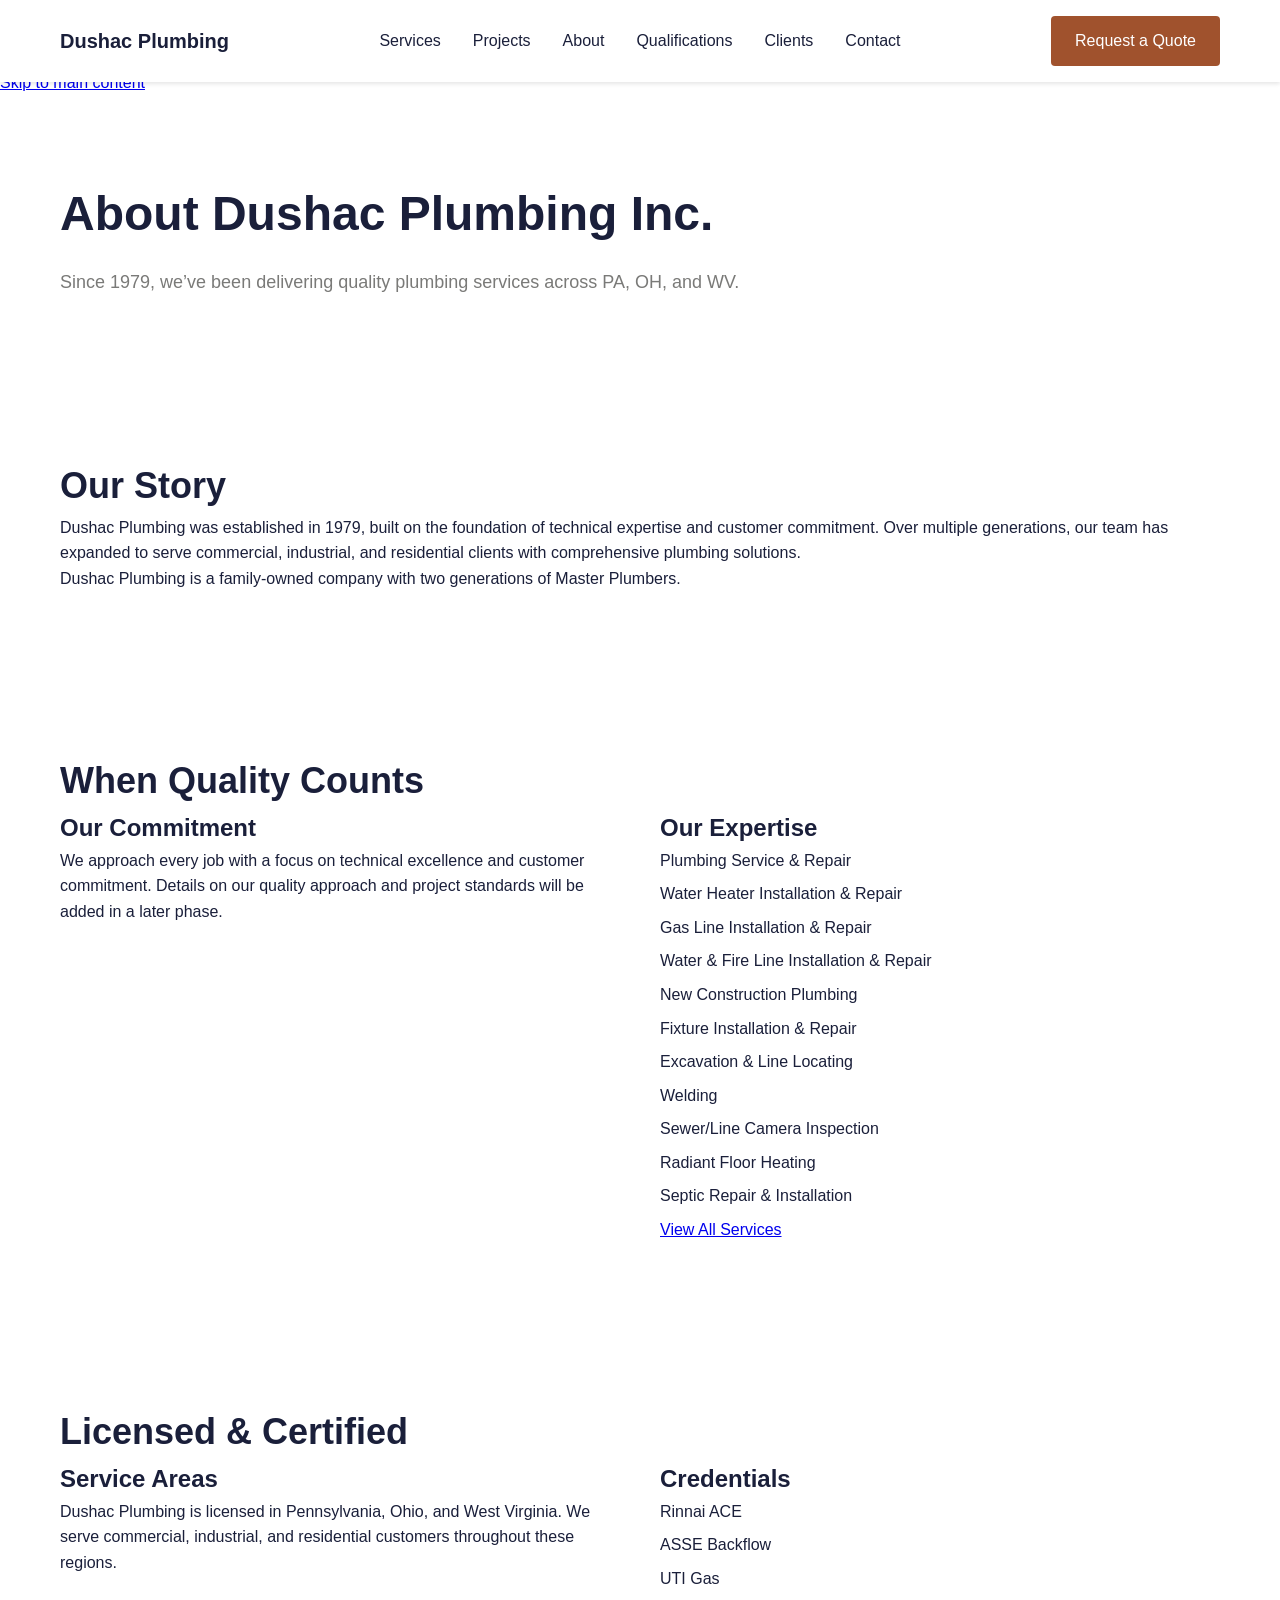
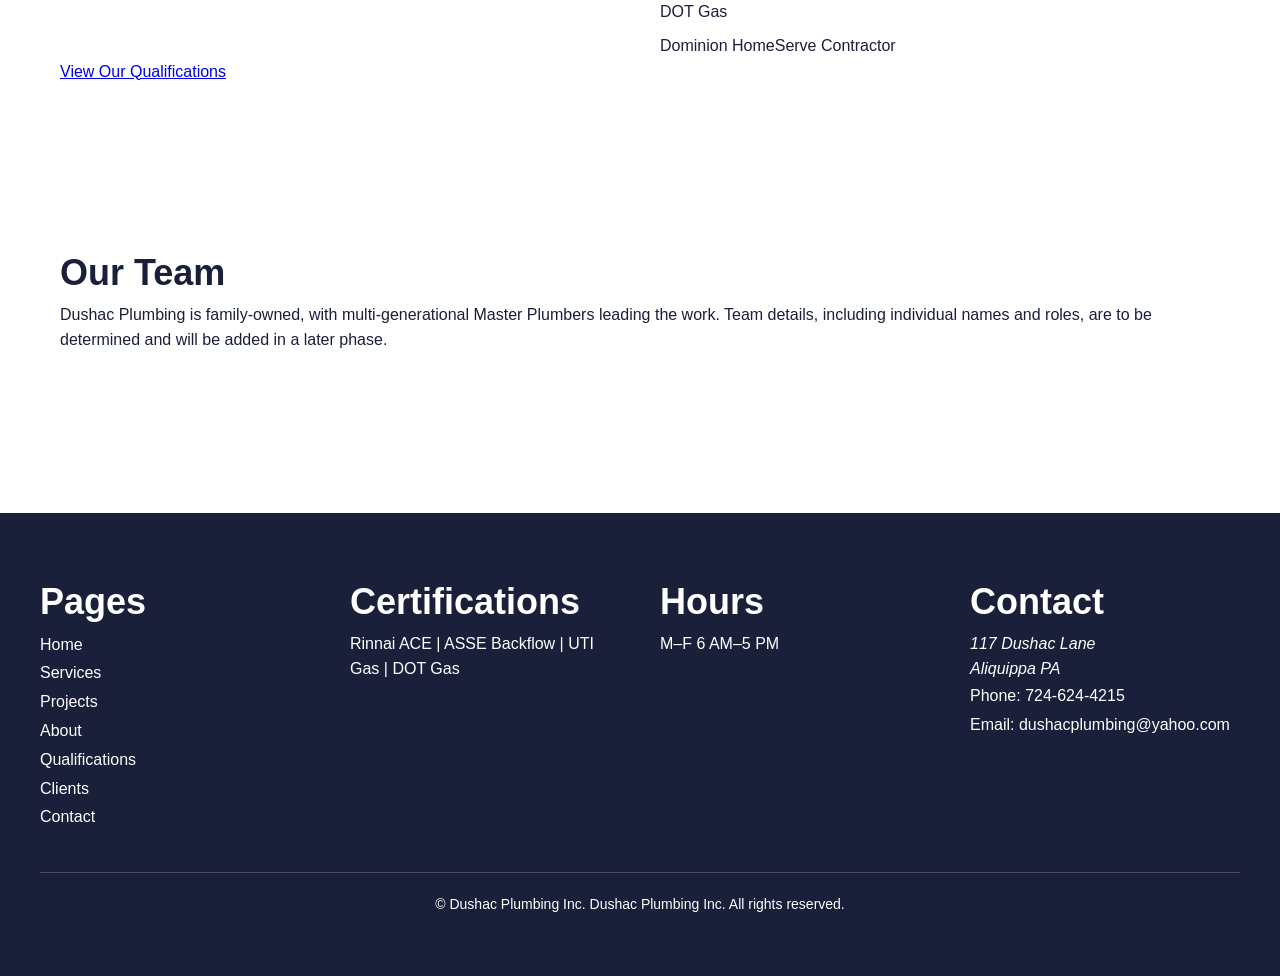
==== docs/about.html @ cb09a76b "Website update by Axle coding worker" ====
<!DOCTYPE html>
<html lang="en">
<head>
  <meta charset="UTF-8">
  <meta name="viewport" content="width=device-width, initial-scale=1.0">
  <title>About Us | Dushac Plumbing</title>
  <meta name="description" content="Learn about Dushac Plumbing Inc., a family-owned plumbing contractor serving commercial, industrial, and residential customers in PA, OH, and WV since 1979.">
  <link rel="stylesheet" href="styles.css">
</head>
<body>
  <a href="#main-content">Skip to main content</a>

  <header class="site-header" id="top">
    <div class="header-inner">
      <a class="logo" href="index.html" aria-label="Dushac Plumbing home">Dushac Plumbing</a>

      <button class="menu-toggle" type="button" aria-expanded="false" aria-controls="primary-nav" aria-label="Toggle navigation menu">
        <span class="menu-toggle-icon" aria-hidden="true"></span>
        <span class="menu-toggle-icon" aria-hidden="true"></span>
        <span class="menu-toggle-icon" aria-hidden="true"></span>
        <span class="menu-toggle-label">Menu</span>
      </button>

      <nav class="primary-nav" id="primary-nav" aria-label="Primary">
        <ul>
          <li><a href="services.html">Services</a></li>
          <li><a href="projects.html">Projects</a></li>
          <li><a href="about.html" aria-current="page">About</a></li>
          <li><a href="qualifications.html">Qualifications</a></li>
          <li><a href="clients.html">Clients</a></li>
          <li><a href="contact.html">Contact</a></li>
        </ul>
      </nav>

      <a class="btn btn-copper header-cta" href="index.html#contact-cta">Request a Quote</a>
    </div>
  </header>

  <main id="main-content">
    <section id="about-intro" class="section section-services-hub" aria-labelledby="about-title">
      <h1 id="about-title">About Dushac Plumbing Inc.</h1>
      <p>Since 1979, we&rsquo;ve been delivering quality plumbing services across PA, OH, and WV.</p>
    </section>

    <section id="our-story" class="section section-overview" aria-labelledby="our-story-title">
      <h2 id="our-story-title">Our Story</h2>
      <p>Dushac Plumbing was established in 1979, built on the foundation of technical expertise and customer commitment. Over multiple generations, our team has expanded to serve commercial, industrial, and residential clients with comprehensive plumbing solutions.</p>
      <p>Dushac Plumbing is a family-owned company with two generations of Master Plumbers.</p>
    </section>

    <section id="when-quality-counts" class="section section-services" aria-labelledby="when-quality-counts-title">
      <h2 id="when-quality-counts-title">When Quality Counts</h2>
      <div class="two-column">
        <div>
          <h3>Our Commitment</h3>
          <p>We approach every job with a focus on technical excellence and customer commitment. Details on our quality approach and project standards will be added in a later phase.</p>
        </div>
        <div>
          <h3>Our Expertise</h3>
          <ul class="cert-list">
            <li>Plumbing Service &amp; Repair</li>
            <li>Water Heater Installation &amp; Repair</li>
            <li>Gas Line Installation &amp; Repair</li>
            <li>Water &amp; Fire Line Installation &amp; Repair</li>
            <li>New Construction Plumbing</li>
            <li>Fixture Installation &amp; Repair</li>
            <li>Excavation &amp; Line Locating</li>
            <li>Welding</li>
            <li>Sewer/Line Camera Inspection</li>
            <li>Radiant Floor Heating</li>
            <li>Septic Repair &amp; Installation</li>
          </ul>
          <p><a class="text-link" href="services.html">View All Services</a></p>
        </div>
      </div>
    </section>

    <section id="licensed-certified" class="section section-qualifications" aria-labelledby="licensed-certified-title">
      <h2 id="licensed-certified-title">Licensed &amp; Certified</h2>
      <div class="two-column">
        <div>
          <h3>Service Areas</h3>
          <p>Dushac Plumbing is licensed in Pennsylvania, Ohio, and West Virginia. We serve commercial, industrial, and residential customers throughout these regions.</p>
        </div>
        <div>
          <h3>Credentials</h3>
          <ul class="cert-list">
            <li>Rinnai ACE</li>
            <li>ASSE Backflow</li>
            <li>UTI Gas</li>
            <li>DOT Gas</li>
          </ul>
          <p>Dominion HomeServe Contractor</p>
        </div>
      </div>
      <p><a class="text-link" href="qualifications.html">View Our Qualifications</a></p>
    </section>

    <section id="our-team" class="section section-overview" aria-labelledby="our-team-title">
      <h2 id="our-team-title">Our Team</h2>
      <p>Dushac Plumbing is family-owned, with multi-generational Master Plumbers leading the work. Team details, including individual names and roles, are to be determined and will be added in a later phase.</p>
    </section>
  </main>

  <footer id="footer" class="site-footer">
    <div class="footer-grid">
      <section class="footer-block" aria-labelledby="footer-links-title">
        <h2 id="footer-links-title">Pages</h2>
        <ul>
          <li><a href="index.html">Home</a></li>
          <li><a href="services.html">Services</a></li>
          <li><a href="projects.html">Projects</a></li>
          <li><a href="about.html" aria-current="page">About</a></li>
          <li><a href="qualifications.html">Qualifications</a></li>
          <li><a href="clients.html">Clients</a></li>
          <li><a href="contact.html">Contact</a></li>
        </ul>
      </section>

      <section class="footer-block" aria-labelledby="footer-certs-title">
        <h2 id="footer-certs-title">Certifications</h2>
        <p>Rinnai ACE | ASSE Backflow | UTI Gas | DOT Gas</p>
      </section>

      <section class="footer-block" aria-labelledby="footer-hours-title">
        <h2 id="footer-hours-title">Hours</h2>
        <p>M&ndash;F 6 AM&ndash;5 PM</p>
      </section>

      <section class="footer-block" aria-labelledby="footer-contact-title">
        <h2 id="footer-contact-title">Contact</h2>
        <address>
          117 Dushac Lane<br>
          Aliquippa PA
        </address>
        <p>Phone: <a href="tel:+17246244215">724-624-4215</a></p>
        <p>Email: <a href="mailto:dushacplumbing@yahoo.com">dushacplumbing@yahoo.com</a></p>
      </section>
    </div>
    <p class="footer-copy">&copy; <span id="copyright-year">Dushac Plumbing Inc.</span> Dushac Plumbing Inc. All rights reserved.</p>
  </footer>

  <script src="script.js"></script>
</body>
</html>
---- docs/styles.css ----
/* Dushac Plumbing – base structure and layout */

/* 1. Custom properties */
:root {
  --primary-navy: #1a1f3a;
  --accent-copper: #a0522d;
  --bg-light: #f8f8f6;
  --text-dark: #1a1f3a;
  --text-light: #7a7a78;
  --border: #e0dcd8;
}

/* 2. Base styles */
html {
  scroll-behavior: smooth;
}

* {
  margin: 0;
  padding: 0;
  box-sizing: border-box;
}

body {
  font-family: 'Inter', sans-serif;
  font-size: 16px;
  line-height: 1.6;
  color: var(--text-dark);
  background: white;
  margin-top: 70px; /* clears fixed header */
}

h1,
h2,
h3 {
  font-family: 'Montserrat', sans-serif;
  font-weight: 700;
}

h1 {
  font-size: 48px;
}

h2 {
  font-size: 36px;
}

h3 {
  font-size: 24px;
}

/* 3. Header */
header {
  position: fixed;
  top: 0;
  width: 100%;
  background: white;
  box-shadow: 0 2px 4px rgba(0, 0, 0, 0.1);
  z-index: 1000;
}

.header-inner {
  max-width: 1200px;
  margin: 0 auto;
  padding: 16px 20px;
  display: flex;
  align-items: center;
  justify-content: space-between;
}

.logo {
  font-size: 20px;
  font-weight: 700;
  color: var(--primary-navy);
  text-decoration: none;
}

/* 4. Navigation */
.primary-nav ul {
  display: flex;
  gap: 32px;
  list-style: none;
}

.primary-nav a {
  color: var(--text-dark);
  text-decoration: none;
  transition: color 0.3s;
}

.primary-nav a:hover {
  color: var(--accent-copper);
}

.menu-toggle {
  display: none;
  background: none;
  border: none;
  cursor: pointer;
  font-size: 24px;
}

@media (max-width: 767px) {
  .primary-nav {
    display: none;
  }

  .menu-toggle {
    display: block;
  }
}

/* 5. Main body sections */
.section {
  padding: 80px 20px;
  max-width: 1200px;
  margin: 0 auto;
}

/* 6. Buttons */
.btn {
  display: inline-block;
  padding: 12px 24px;
  border: none;
  border-radius: 4px;
  cursor: pointer;
  font-size: 16px;
  text-decoration: none;
  transition: background 0.3s ease;
  font-family: inherit;
  font-weight: 500;
}

.btn-copper {
  background: var(--accent-copper);
  color: white;
}

.btn-copper:hover {
  background: #8b4513;
}

/* 7. Forms */
.quote-form {
  display: flex;
  flex-direction: column;
  gap: 20px;
  max-width: 600px;
  margin: 0 auto;
}

.form-field {
  display: flex;
  flex-direction: column;
}

.form-field label {
  margin-bottom: 8px;
  font-weight: 500;
  color: var(--text-dark);
}

.form-field input,
.form-field select,
.form-field textarea {
  padding: 12px;
  border: 1px solid var(--border);
  font-size: 16px;
  font-family: inherit;
  border-radius: 4px;
}

.form-field textarea {
  resize: vertical;
  min-height: 120px;
}

.form-field input:focus,
.form-field select:focus,
.form-field textarea:focus {
  outline: none;
  border-color: var(--accent-copper);
  box-shadow: 0 0 0 2px rgba(160, 82, 45, 0.1);
}

.quote-form button {
  align-self: flex-start;
}

/* 8. Mobile hamburger menu */
.menu-toggle-icon {
  display: block;
  width: 24px;
  height: 2px;
  background: var(--primary-navy);
  margin: 4px 0;
  transition: all 0.3s;
}

.menu-toggle.is-open .menu-toggle-icon:nth-child(1) {
  transform: rotate(45deg) translate(8px, 8px);
}

.menu-toggle.is-open .menu-toggle-icon:nth-child(2) {
  opacity: 0;
}

.menu-toggle.is-open .menu-toggle-icon:nth-child(3) {
  transform: rotate(-45deg) translate(8px, -8px);
}

.primary-nav.is-open {
  display: flex;
  flex-direction: column;
  position: fixed;
  top: 70px;
  left: 0;
  right: 0;
  background: white;
  padding: 20px;
  gap: 12px;
  box-shadow: 0 4px 8px rgba(0, 0, 0, 0.1);
}

/* 9. Footer */
.site-footer {
  background: var(--primary-navy);
  color: white;
  padding: 60px 20px;
  margin-top: 80px;
}

.footer-grid {
  max-width: 1200px;
  margin: 0 auto;
  display: grid;
  grid-template-columns: repeat(auto-fit, minmax(200px, 1fr));
  gap: 40px;
  margin-bottom: 40px;
}

.footer-block h3 {
  font-size: 16px;
  margin-bottom: 16px;
}

.footer-block ul {
  list-style: none;
}

.footer-block a {
  color: white;
  text-decoration: none;
  line-height: 1.8;
  transition: color 0.3s;
}

.footer-block a:hover {
  color: var(--accent-copper);
}

.footer-copy {
  max-width: 1200px;
  margin: 0 auto;
  border-top: 1px solid rgba(255, 255, 255, 0.2);
  padding-top: 20px;
  text-align: center;
  font-size: 14px;
}

/* 10. Responsive adjustments */
@media (max-width: 767px) {
  .header-cta {
    padding: 8px 16px;
    font-size: 14px;
  }

  .section {
    padding: 40px 20px;
  }
}

@media (min-width: 768px) {
  .primary-nav {
    display: flex !important;
    position: static !important;
    background: none !important;
    box-shadow: none !important;
    padding: 0 !important;
    top: auto !important;
    left: auto !important;
    right: auto !important;
    flex-direction: row !important;
    gap: 32px !important;
  }

  .menu-toggle {
    display: none;
  }
}

/* 11. Homepage sections */
.section-hero {
  background: linear-gradient(135deg, var(--primary-navy), var(--primary-navy));
  padding: 120px 20px;
  text-align: center;
  color: white;
}

.section-hero h1 {
  font-size: 56px;
  margin-bottom: 16px;
}

.hero-subtitle {
  font-size: 20px;
  color: rgba(255, 255, 255, 0.9);
  margin-bottom: 32px;
}

/* Credibility strip */
.credibility-list {
  display: grid;
  grid-template-columns: repeat(auto-fit, minmax(200px, 1fr));
  gap: 40px;
  max-width: 1200px;
  margin: 0 auto;
  text-align: center;
}

.credibility-item {
  padding: 0;
}

.credibility-label {
  font-size: 14px;
  color: var(--text-light);
  text-transform: uppercase;
  letter-spacing: 1px;
}

.credibility-value {
  font-size: 24px;
  font-weight: 700;
  color: var(--primary-navy);
  margin-top: 8px;
}

/* Services & projects */
.services-intro {
  margin-bottom: 40px;
}

.services-intro p {
  font-size: 16px;
  color: var(--text-light);
  margin-bottom: 16px;
}

.project-grid {
  display: grid;
  grid-template-columns: repeat(auto-fit, minmax(280px, 1fr));
  gap: 32px;
}

.project-card {
  background: white;
  border: 1px solid var(--border);
  padding: 24px;
  border-radius: 4px;
  transition: transform 0.3s, box-shadow 0.3s;
}

.project-card:hover {
  transform: translateY(-4px);
  box-shadow: 0 8px 16px rgba(0, 0, 0, 0.1);
}

.project-card h3 {
  font-size: 18px;
  margin-bottom: 8px;
}

.project-meta {
  font-size: 12px;
  color: var(--text-light);
  text-transform: uppercase;
  letter-spacing: 0.5px;
  margin-bottom: 12px;
}

.project-card p {
  font-size: 14px;
  color: var(--text-light);
}

/* Two-column layout */
.two-column {
  display: grid;
  grid-template-columns: 1fr 1fr;
  gap: 40px;
}

@media (max-width: 767px) {
  .two-column {
    grid-template-columns: 1fr;
  }
}

/* Contact CTA */
.contact-methods {
  display: flex;
  gap: 32px;
  margin-bottom: 40px;
  flex-wrap: wrap;
}

.contact-phone,
.contact-email {
  flex: 1;
  min-width: 200px;
}

.contact-phone a,
.contact-email a {
  font-size: 18px;
  font-weight: 600;
  color: var(--accent-copper);
  text-decoration: none;
}

/* Testimonials */
.testimonial-item {
  background: var(--bg-light);
  padding: 24px;
  border-left: 4px solid var(--accent-copper);
  margin-bottom: 24px;
}

.testimonial-quote {
  font-size: 14px;
  color: var(--text-light);
  margin-bottom: 12px;
  font-style: italic;
}

.testimonial-author {
  font-weight: 600;
  color: var(--text-dark);
  font-size: 14px;
}

@media (max-width: 767px) {
  .section-hero {
    padding: 80px 20px;
  }

  .section-hero h1 {
    font-size: 36px;
  }
}

/* 12. Final section-specific rules */
.section-hero {
  padding-top: 100px; /* accounts for fixed header */
}

.section-overview,
.section-services,
.section-projects,
.section-clients,
.section-qualifications,
.section-contact {
  background: white;
}

.section-testimonials {
  background: var(--bg-light);
}

.service-list {
  list-style: none;
  display: grid;
  grid-template-columns: repeat(auto-fit, minmax(250px, 1fr));
  gap: 24px;
}

.service-list li {
  padding: 16px;
  background: var(--bg-light);
  border-radius: 4px;
}

.cert-list {
  list-style: none;
  padding: 0;
}

.cert-list li {
  margin-bottom: 8px;
}

.client-logos-slot {
  text-align: center;
  padding: 40px 20px;
  background: var(--bg-light);
  border-radius: 4px;
  color: var(--text-light);
}

.testimonial-grid {
  display: grid;
  grid-template-columns: repeat(auto-fit, minmax(300px, 1fr));
  gap: 32px;
}

/* 13. Services hub page */
.section-services-hub h1 {
  font-size: 48px;
  margin-bottom: 16px;
}

.section-services-hub > p {
  max-width: 760px;
  color: var(--text-light);
  font-size: 18px;
}

.section-services-hub h2 {
  margin-bottom: 32px;
}

.service-cards {
  display: grid;
  grid-template-columns: 1fr;
  gap: 24px;
}

@media (min-width: 768px) {
  .service-cards {
    grid-template-columns: 1fr 1fr;
  }
}

.service-card {
  background: var(--bg-light);
  border: 1px solid var(--border);
  border-left: 4px solid var(--accent-copper);
  border-radius: 4px;
  padding: 24px;
  display: flex;
  flex-direction: column;
  gap: 12px;
}

.service-card h3 {
  font-size: 20px;
}

.service-card p {
  color: var(--text-light);
  flex-grow: 1;
}

.service-card .text-link[aria-disabled="true"] {
  color: var(--text-light);
  text-decoration: none;
  cursor: default;
}
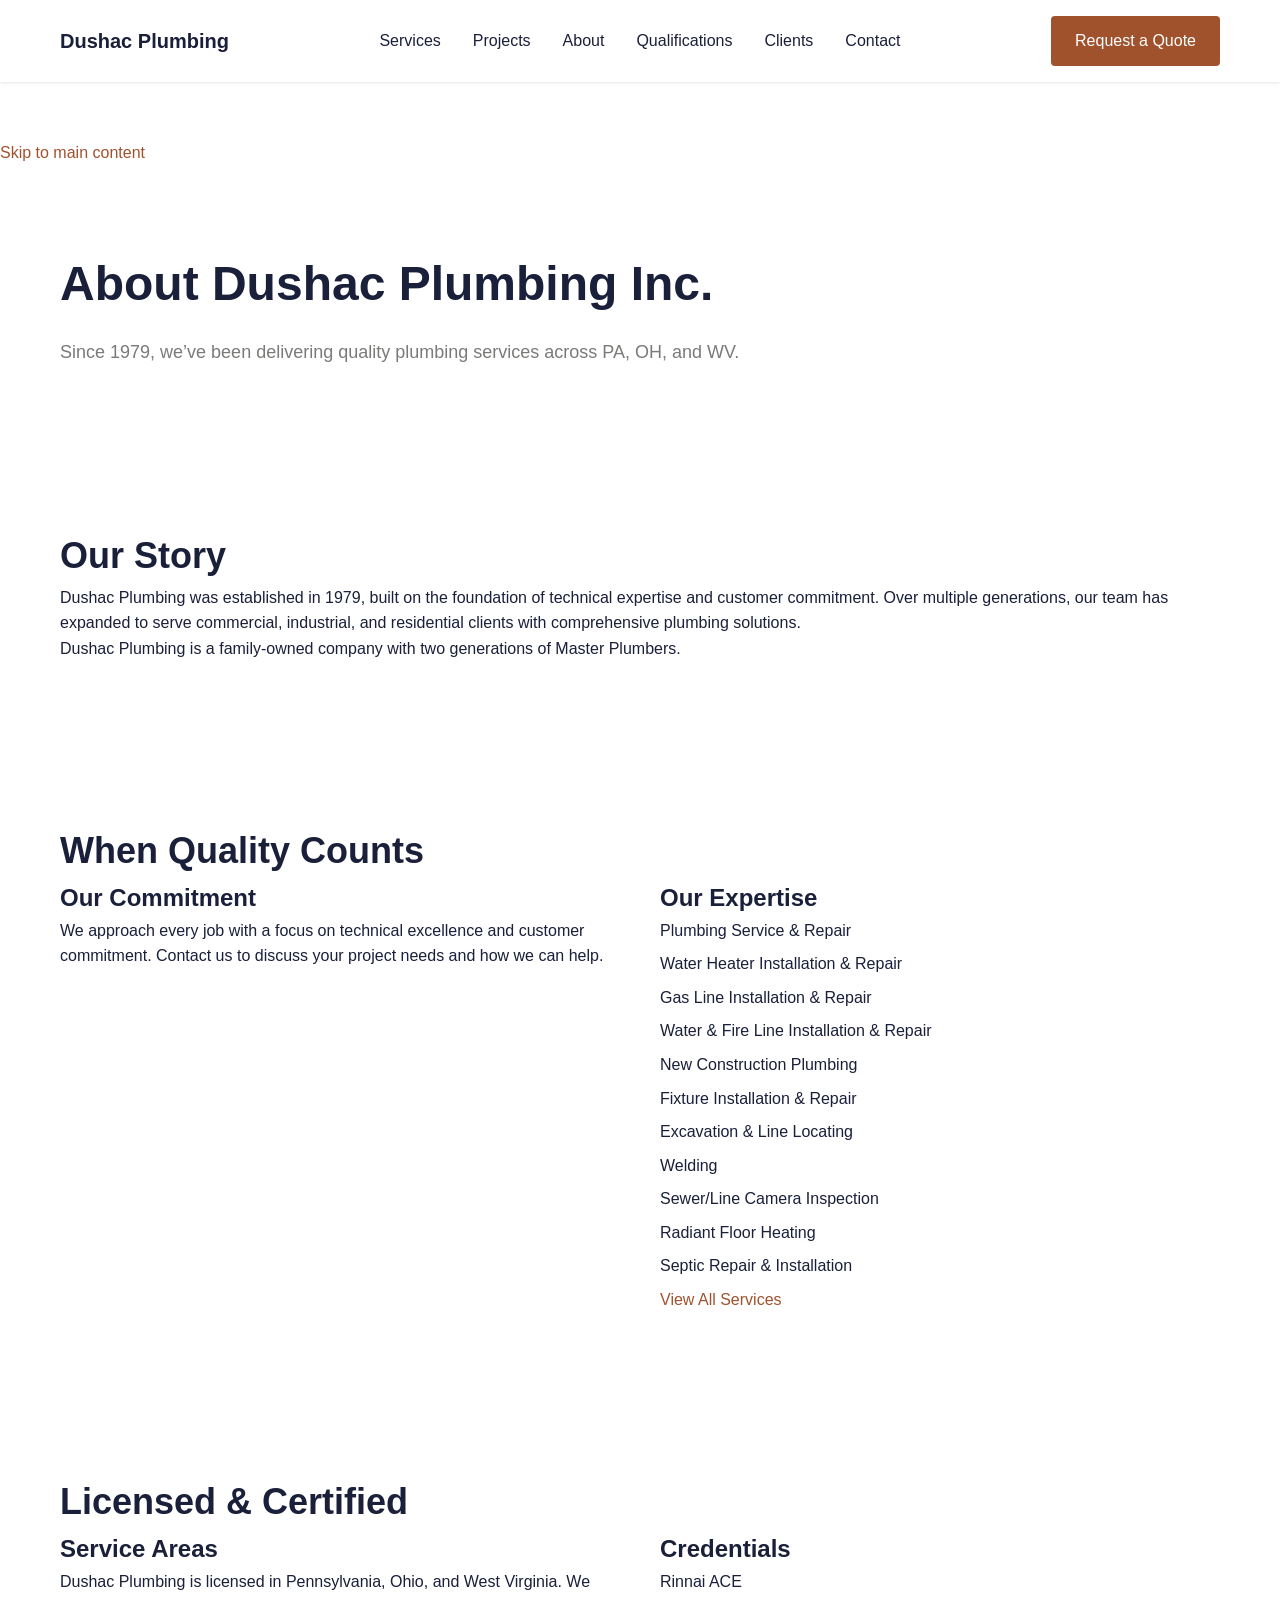
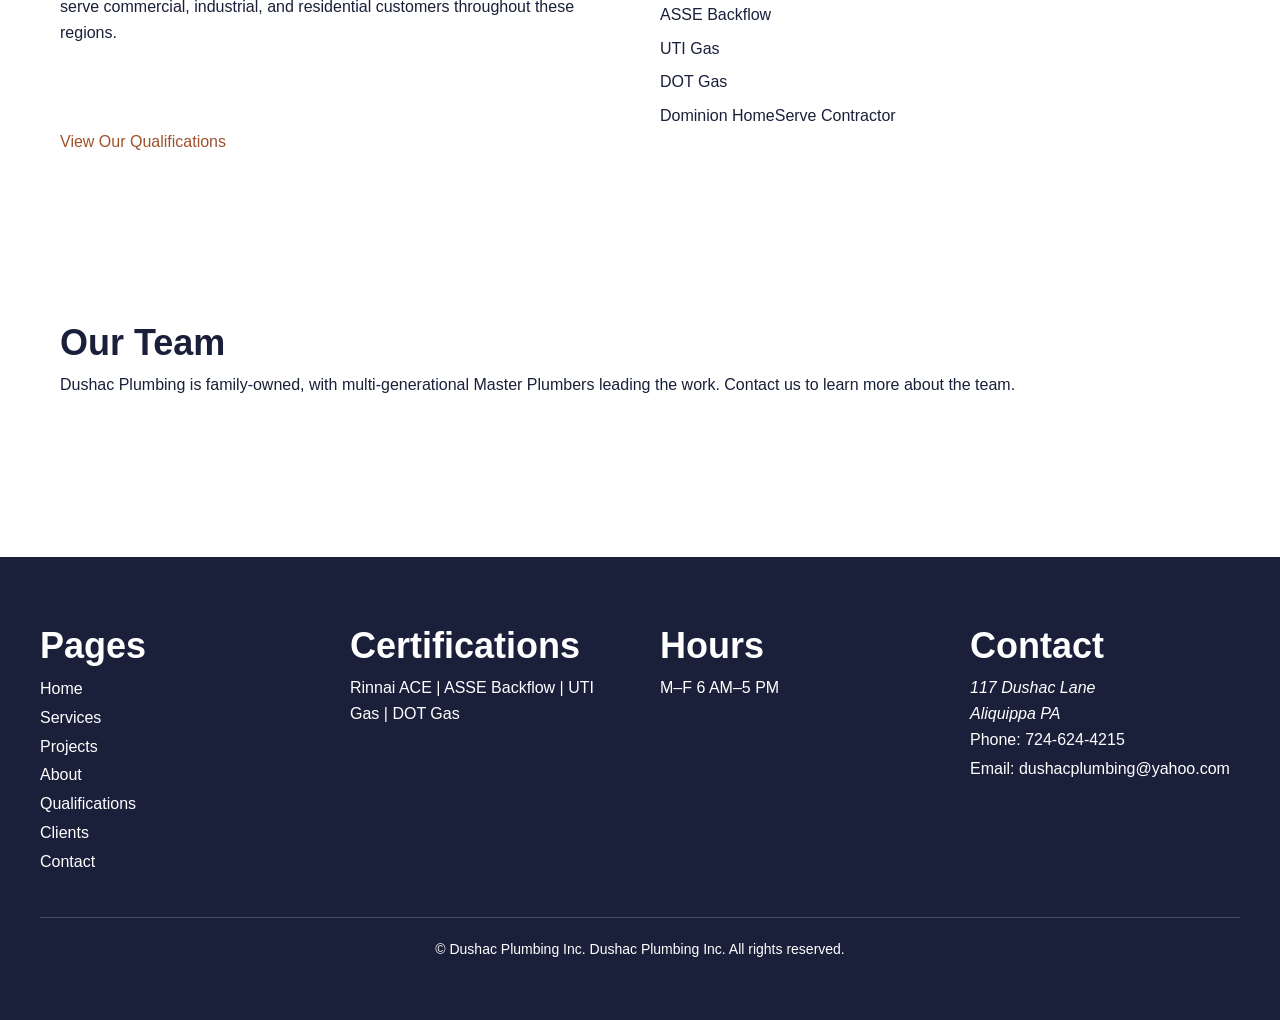
==== commit 9508602a: "Website update by Axle coding worker" ====
--- a/docs/about.html
+++ b/docs/about.html
@@ -53,7 +53,7 @@
       <div class="two-column">
         <div>
           <h3>Our Commitment</h3>
-          <p>We approach every job with a focus on technical excellence and customer commitment. Details on our quality approach and project standards will be added in a later phase.</p>
+          <p>We approach every job with a focus on technical excellence and customer commitment. Contact us to discuss your project needs and how we can help.</p>
         </div>
         <div>
           <h3>Our Expertise</h3>
@@ -98,7 +98,7 @@
 
     <section id="our-team" class="section section-overview" aria-labelledby="our-team-title">
       <h2 id="our-team-title">Our Team</h2>
-      <p>Dushac Plumbing is family-owned, with multi-generational Master Plumbers leading the work. Team details, including individual names and roles, are to be determined and will be added in a later phase.</p>
+      <p>Dushac Plumbing is family-owned, with multi-generational Master Plumbers leading the work. Contact us to learn more about the team.</p>
     </section>
   </main>
 
--- a/docs/styles.css
+++ b/docs/styles.css
@@ -567,3 +567,158 @@
   text-decoration: none;
   cursor: default;
 }
+
+
+/* 14. Clients page */
+.client-placeholder-note {
+  font-size: 14px;
+  color: var(--text-light);
+  font-style: italic;
+  margin-bottom: 24px;
+}
+
+.client-logo-grid {
+  display: grid;
+  grid-template-columns: 1fr;
+  gap: 24px;
+  min-height: 200px;
+  padding: 40px 20px;
+  background: var(--bg-light);
+  border: 2px dashed var(--border);
+  border-radius: 4px;
+  align-items: center;
+  justify-items: center;
+}
+
+.client-logo-grid-label {
+  color: var(--text-light);
+  text-align: center;
+}
+
+@media (min-width: 768px) and (max-width: 1023px) {
+  .client-logo-grid {
+    grid-template-columns: repeat(2, 1fr);
+  }
+}
+
+@media (min-width: 1024px) {
+  .client-logo-grid {
+    grid-template-columns: repeat(3, 1fr);
+  }
+}
+
+.why-list {
+  list-style: none;
+  display: grid;
+  grid-template-columns: 1fr;
+  gap: 32px;
+}
+
+@media (min-width: 768px) {
+  .why-list {
+    grid-template-columns: repeat(3, 1fr);
+  }
+}
+
+.why-item {
+  border-top: 4px solid var(--accent-copper);
+  padding-top: 16px;
+}
+
+.why-item h3 {
+  font-size: 20px;
+  margin-bottom: 8px;
+}
+
+.why-item p {
+  color: var(--text-light);
+}
+
+
+/* 15. Final polish */
+
+/* Links */
+a {
+  color: var(--accent-copper);
+  text-decoration: none;
+  transition: color 0.3s;
+}
+
+a:hover {
+  color: #8b4513;
+  text-decoration: underline;
+}
+
+/* Header refinements */
+header {
+  box-shadow: 0 1px 3px rgba(0, 0, 0, 0.1);
+}
+
+.logo {
+  transition: color 0.3s;
+}
+
+.logo:hover {
+  color: var(--accent-copper);
+}
+
+/* Body padding for fixed header */
+@media (min-width: 768px) {
+  body {
+    padding-top: 70px;
+  }
+}
+
+@media (max-width: 767px) {
+  body {
+    padding-top: 60px;
+  }
+}
+
+/* Anchor offset for fixed header */
+.section {
+  scroll-margin-top: 90px;
+}
+
+@media (max-width: 767px) {
+  .section {
+    scroll-margin-top: 70px;
+  }
+}
+
+/* Button refinements */
+.btn-copper:focus {
+  outline: 2px solid var(--accent-copper);
+  outline-offset: 2px;
+}
+
+.btn-copper:active {
+  background: #6b3410;
+}
+
+/* Footer link hover */
+.footer-block a {
+  border-bottom: 1px solid transparent;
+  transition: border-color 0.3s, color 0.3s;
+}
+
+.footer-block a:hover {
+  border-bottom-color: var(--accent-copper);
+}
+
+/* Form improvements */
+input:required,
+textarea:required,
+select:required {
+  border-left: 3px solid var(--accent-copper);
+}
+
+button[type=submit] {
+  transition: all 0.3s;
+}
+
+button[type=submit]:hover {
+  background: #8b4513;
+  transform: translateY(-2px);
+  box-shadow: 0 4px 8px rgba(0, 0, 0, 0.2);
+}
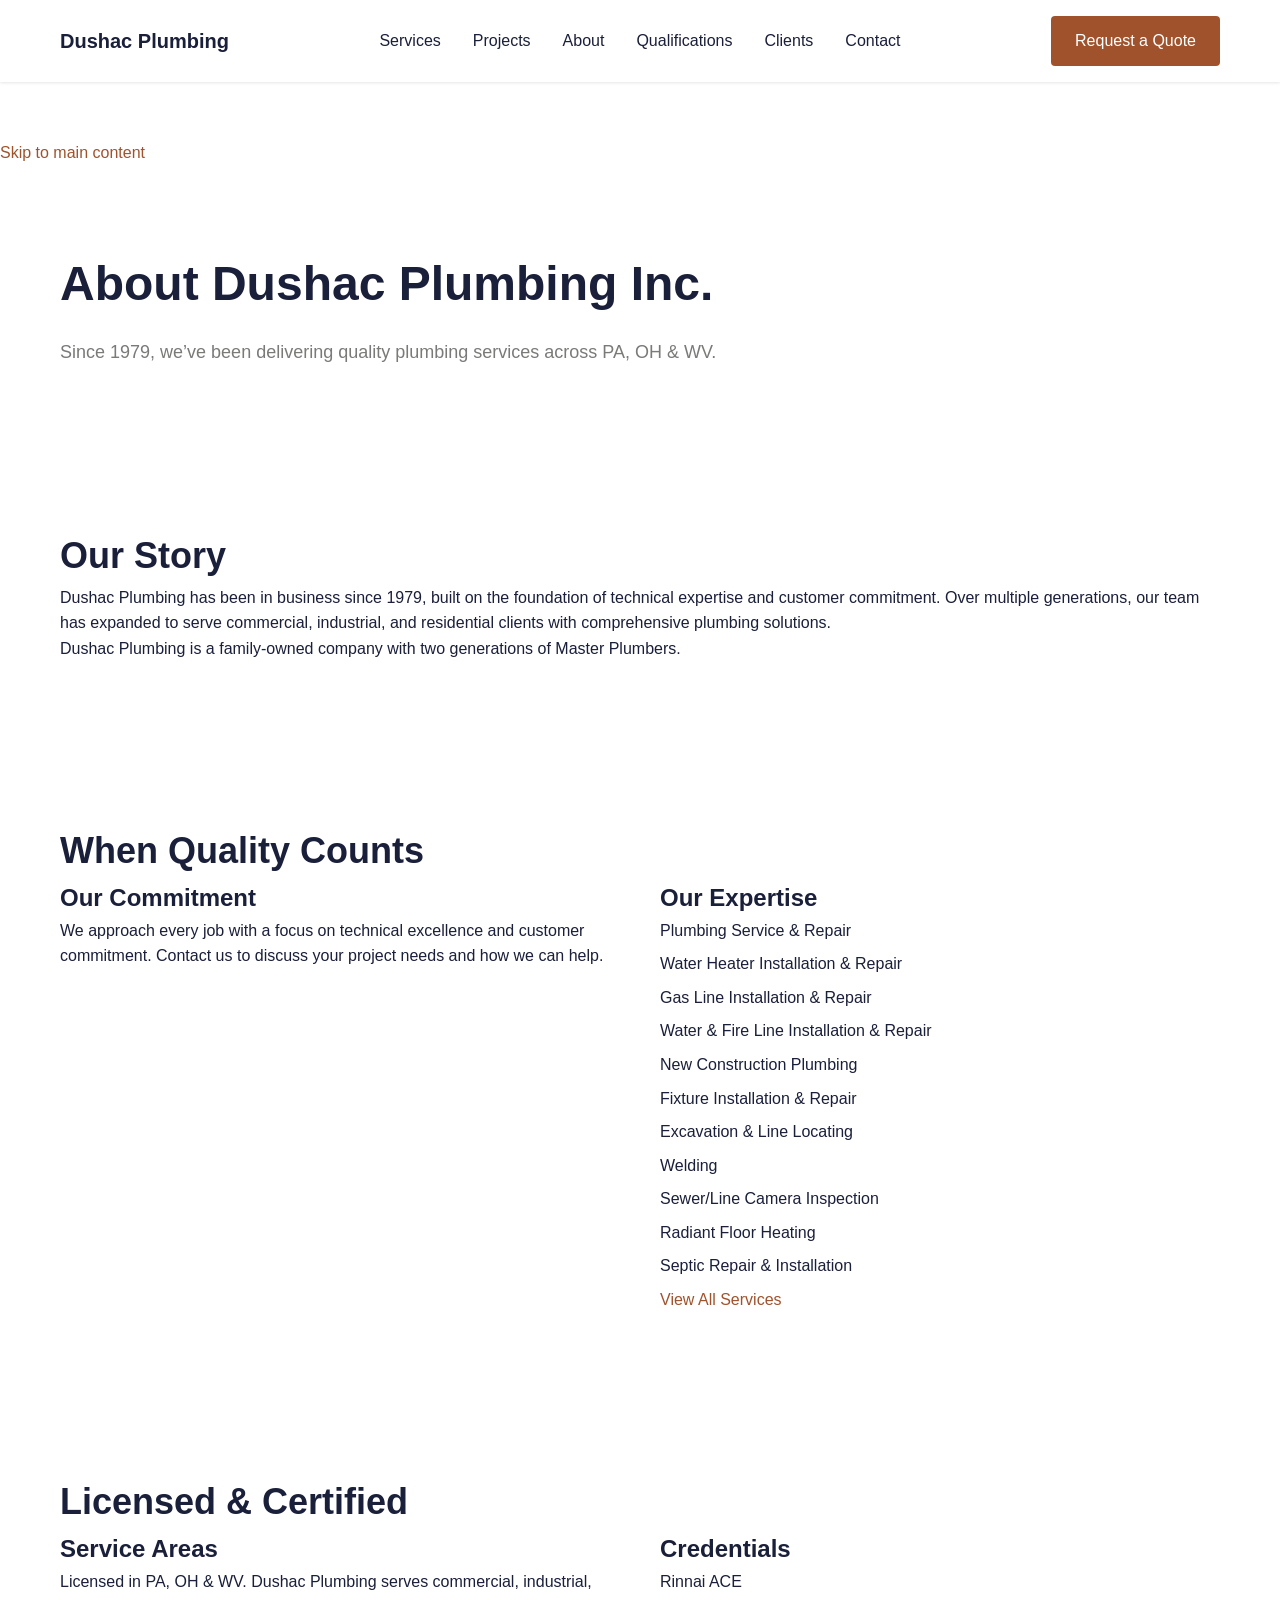
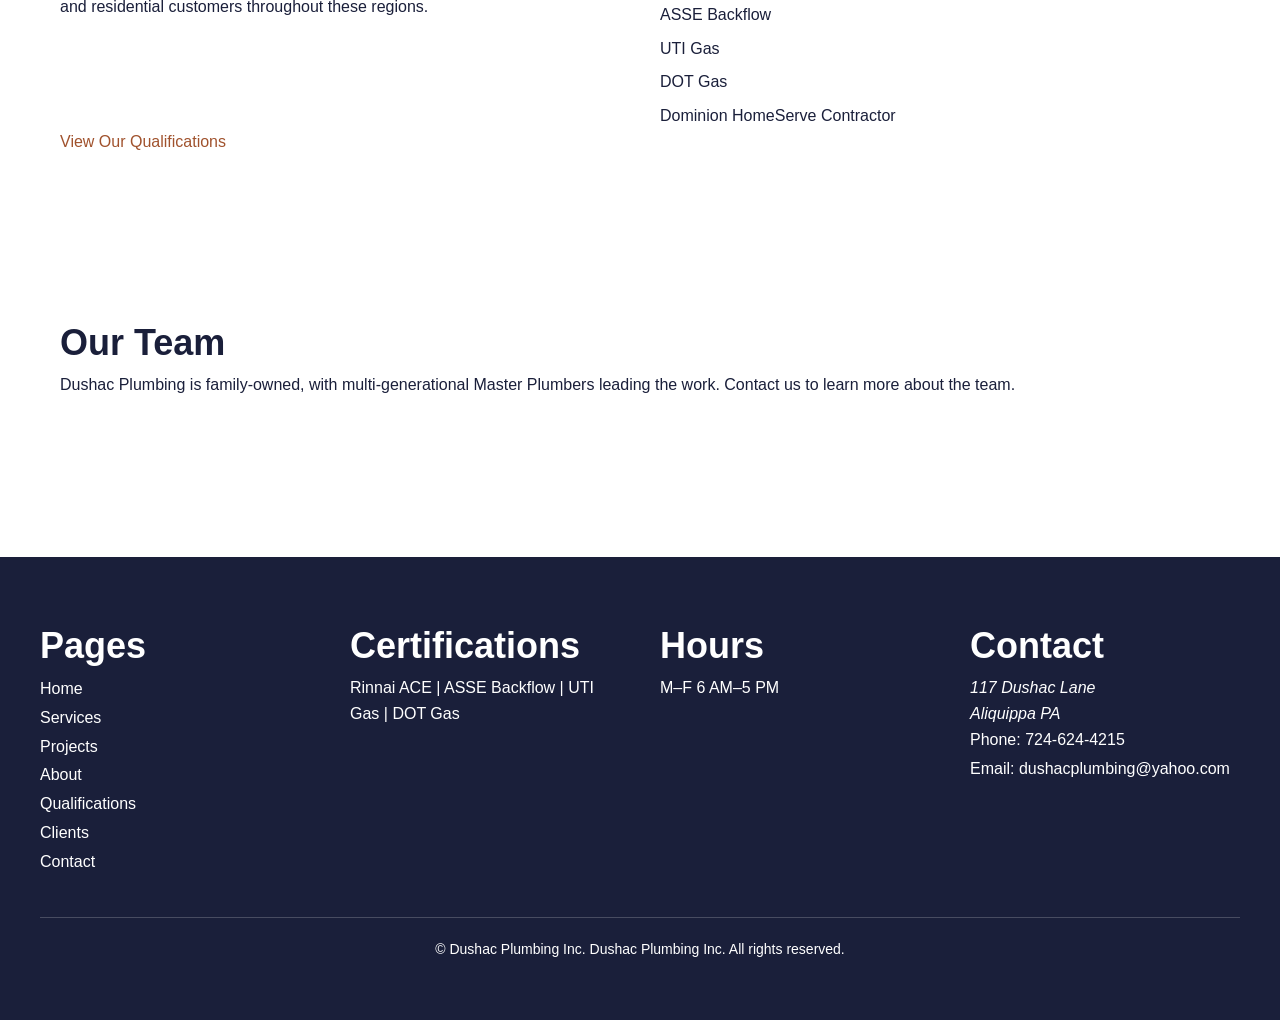
==== commit 5c9a066c: "Website update by Axle coding worker" ====
--- a/docs/about.html
+++ b/docs/about.html
@@ -4,7 +4,7 @@
   <meta charset="UTF-8">
   <meta name="viewport" content="width=device-width, initial-scale=1.0">
   <title>About Us | Dushac Plumbing</title>
-  <meta name="description" content="Learn about Dushac Plumbing Inc., a family-owned plumbing contractor serving commercial, industrial, and residential customers in PA, OH, and WV since 1979.">
+  <meta name="description" content="Learn about Dushac Plumbing Inc., a family-owned plumbing contractor serving commercial, industrial, and residential customers in PA, OH &amp; WV since 1979.">
   <link rel="stylesheet" href="styles.css">
 </head>
 <body>
@@ -39,12 +39,12 @@
   <main id="main-content">
     <section id="about-intro" class="section section-services-hub" aria-labelledby="about-title">
       <h1 id="about-title">About Dushac Plumbing Inc.</h1>
-      <p>Since 1979, we&rsquo;ve been delivering quality plumbing services across PA, OH, and WV.</p>
+      <p>Since 1979, we&rsquo;ve been delivering quality plumbing services across PA, OH &amp; WV.</p>
     </section>
 
     <section id="our-story" class="section section-overview" aria-labelledby="our-story-title">
       <h2 id="our-story-title">Our Story</h2>
-      <p>Dushac Plumbing was established in 1979, built on the foundation of technical expertise and customer commitment. Over multiple generations, our team has expanded to serve commercial, industrial, and residential clients with comprehensive plumbing solutions.</p>
+      <p>Dushac Plumbing has been in business since 1979, built on the foundation of technical expertise and customer commitment. Over multiple generations, our team has expanded to serve commercial, industrial, and residential clients with comprehensive plumbing solutions.</p>
       <p>Dushac Plumbing is a family-owned company with two generations of Master Plumbers.</p>
     </section>
 
@@ -80,7 +80,7 @@
       <div class="two-column">
         <div>
           <h3>Service Areas</h3>
-          <p>Dushac Plumbing is licensed in Pennsylvania, Ohio, and West Virginia. We serve commercial, industrial, and residential customers throughout these regions.</p>
+          <p>Licensed in PA, OH &amp; WV. Dushac Plumbing serves commercial, industrial, and residential customers throughout these regions.</p>
         </div>
         <div>
           <h3>Credentials</h3>
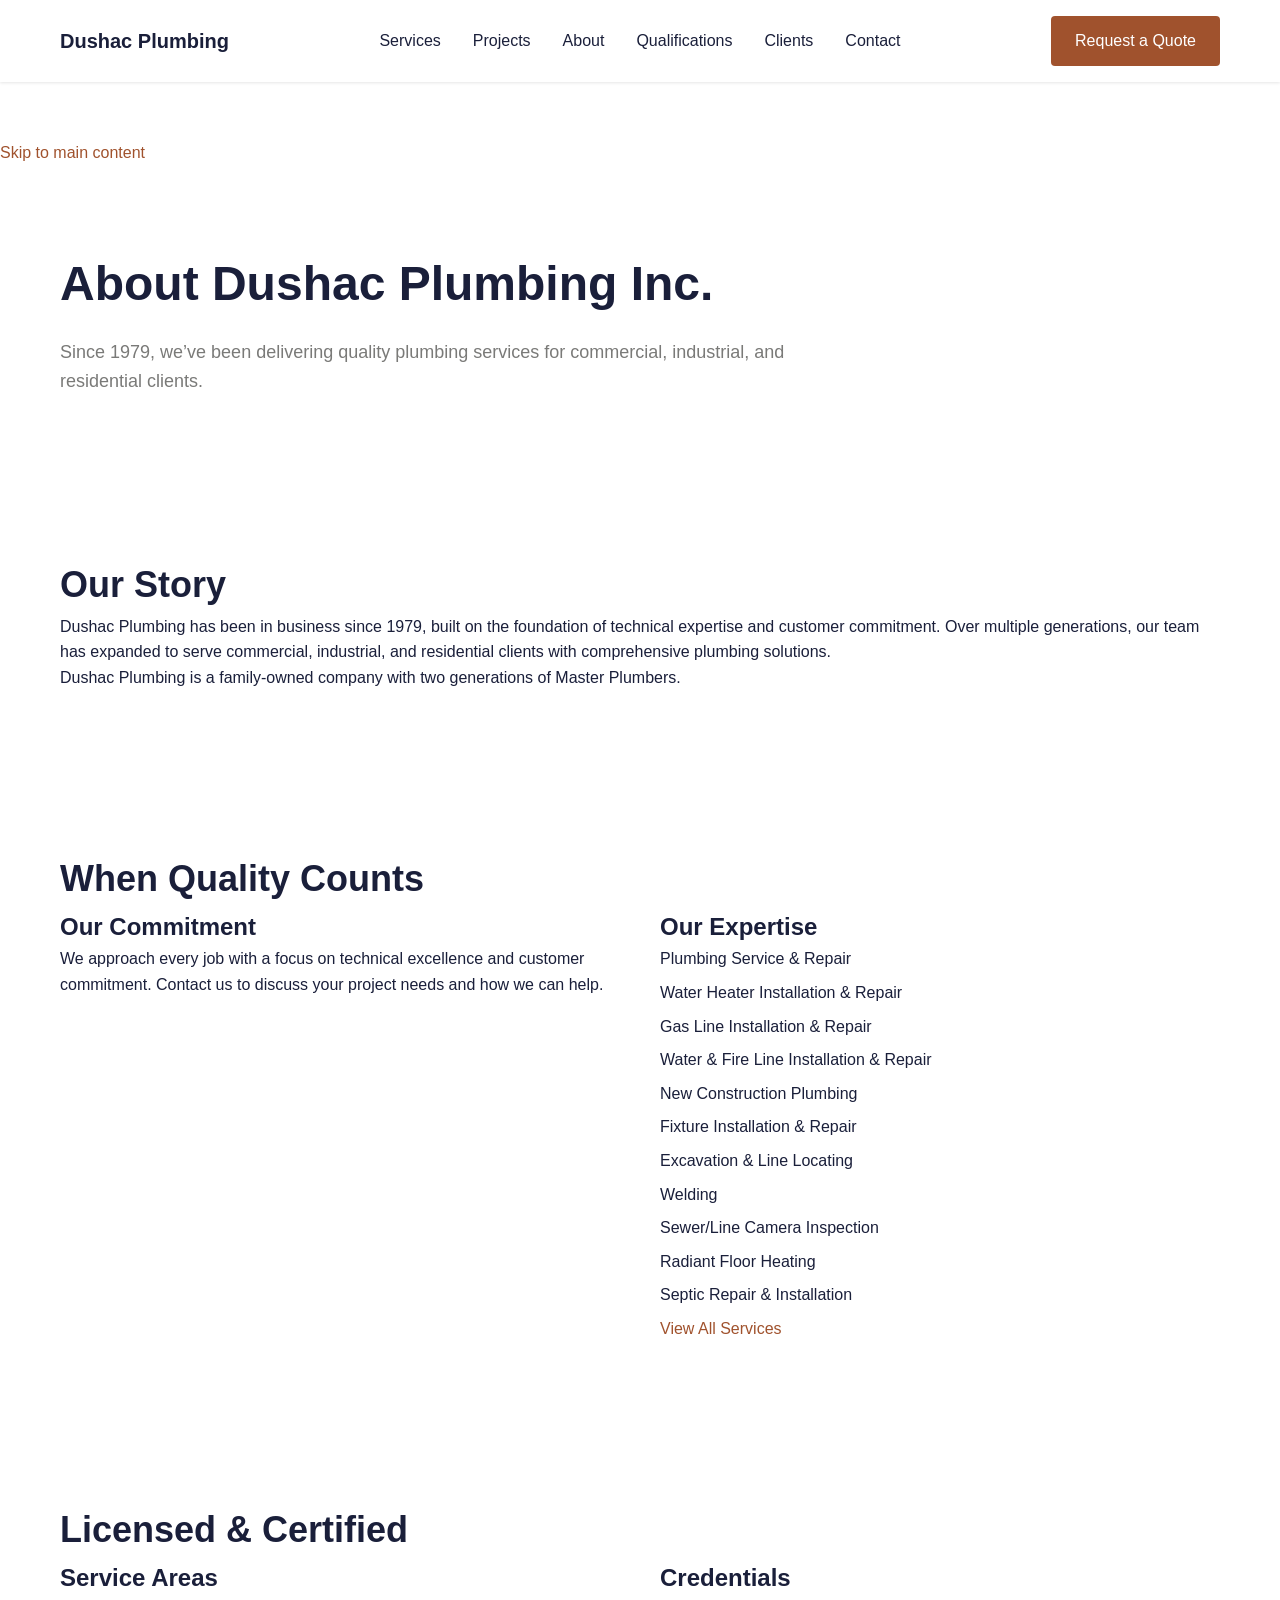
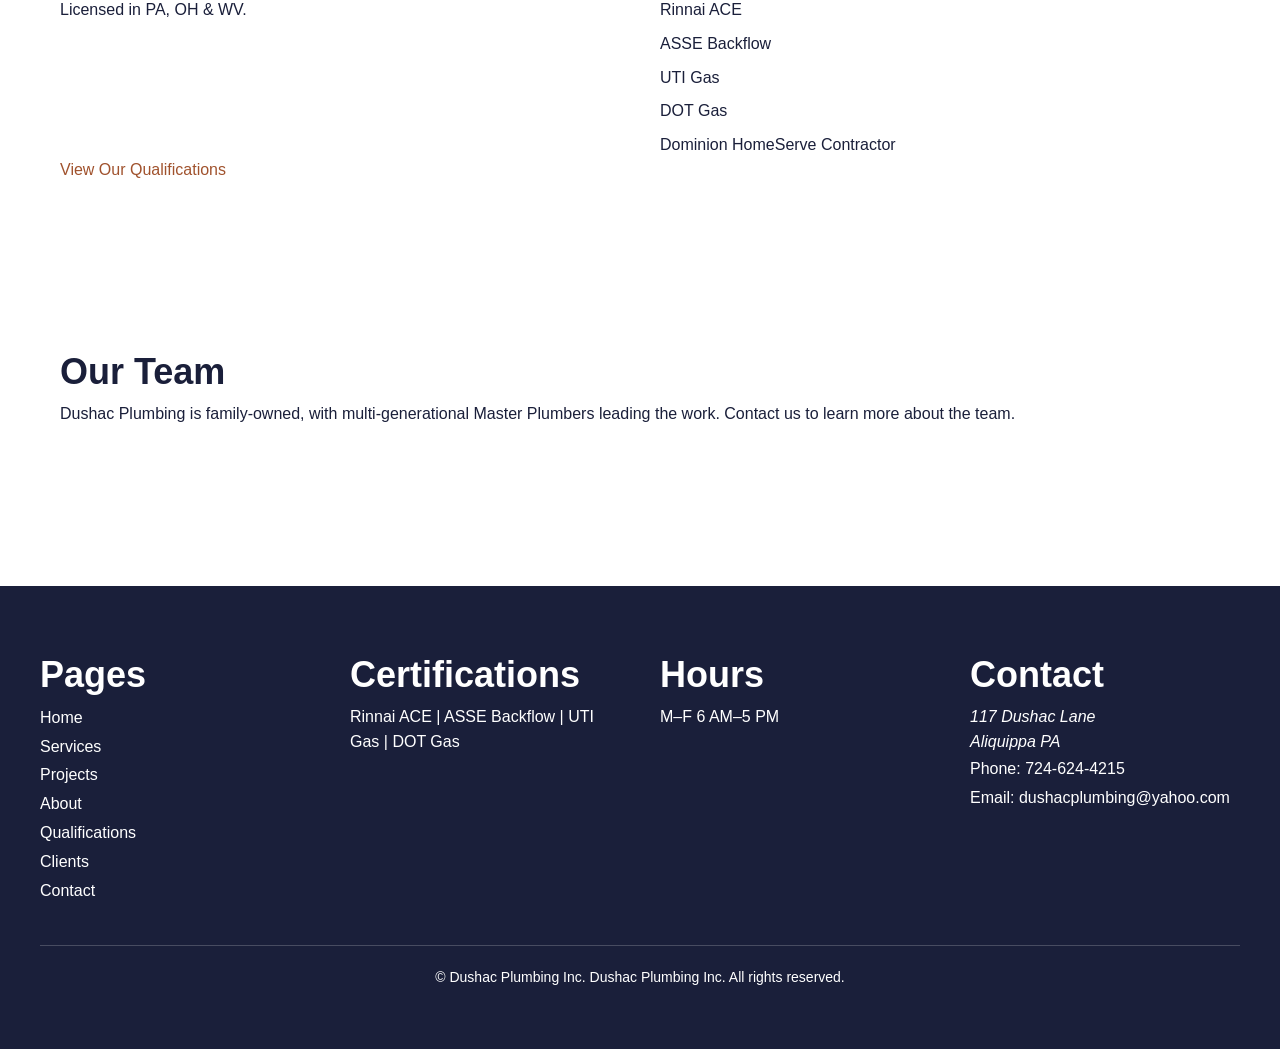
==== commit 777f856b: "Micro copy cleanup: remove service territory implications and unsupported relationship language" ====
--- a/docs/about.html
+++ b/docs/about.html
@@ -4,7 +4,7 @@
   <meta charset="UTF-8">
   <meta name="viewport" content="width=device-width, initial-scale=1.0">
   <title>About Us | Dushac Plumbing</title>
-  <meta name="description" content="Learn about Dushac Plumbing Inc., a family-owned plumbing contractor serving commercial, industrial, and residential customers in PA, OH &amp; WV since 1979.">
+  <meta name="description" content="Learn about Dushac Plumbing Inc., a family-owned plumbing contractor. Licensed in PA, OH &amp; WV. Since 1979.">
   <link rel="stylesheet" href="styles.css">
 </head>
 <body>
@@ -39,7 +39,7 @@
   <main id="main-content">
     <section id="about-intro" class="section section-services-hub" aria-labelledby="about-title">
       <h1 id="about-title">About Dushac Plumbing Inc.</h1>
-      <p>Since 1979, we&rsquo;ve been delivering quality plumbing services across PA, OH &amp; WV.</p>
+      <p>Since 1979, we&rsquo;ve been delivering quality plumbing services for commercial, industrial, and residential clients.</p>
     </section>
 
     <section id="our-story" class="section section-overview" aria-labelledby="our-story-title">
@@ -80,7 +80,7 @@
       <div class="two-column">
         <div>
           <h3>Service Areas</h3>
-          <p>Licensed in PA, OH &amp; WV. Dushac Plumbing serves commercial, industrial, and residential customers throughout these regions.</p>
+          <p>Licensed in PA, OH &amp; WV.</p>
         </div>
         <div>
           <h3>Credentials</h3>
--- a/docs/styles.css
+++ b/docs/styles.css
@@ -722,3 +722,11 @@
   transform: translateY(-2px);
   box-shadow: 0 4px 8px rgba(0, 0, 0, 0.2);
 }
+
+/* Project imagery */
+.featured-gallery { display: grid; grid-template-columns: repeat(auto-fit, minmax(250px, 1fr)); gap: 20px; }
+.featured-card figure { margin: 0; }
+.featured-card img { width: 100%; height: auto; display: block; }
+.project-caption { font-size: 14px; margin-top: 12px; font-weight: 500; text-align: center; }
+.portfolio-grid { display: grid; grid-template-columns: repeat(auto-fit, minmax(280px, 1fr)); gap: 30px; }
+.portfolio-item img { width: 100%; height: auto; display: block; margin-bottom: 12px; }
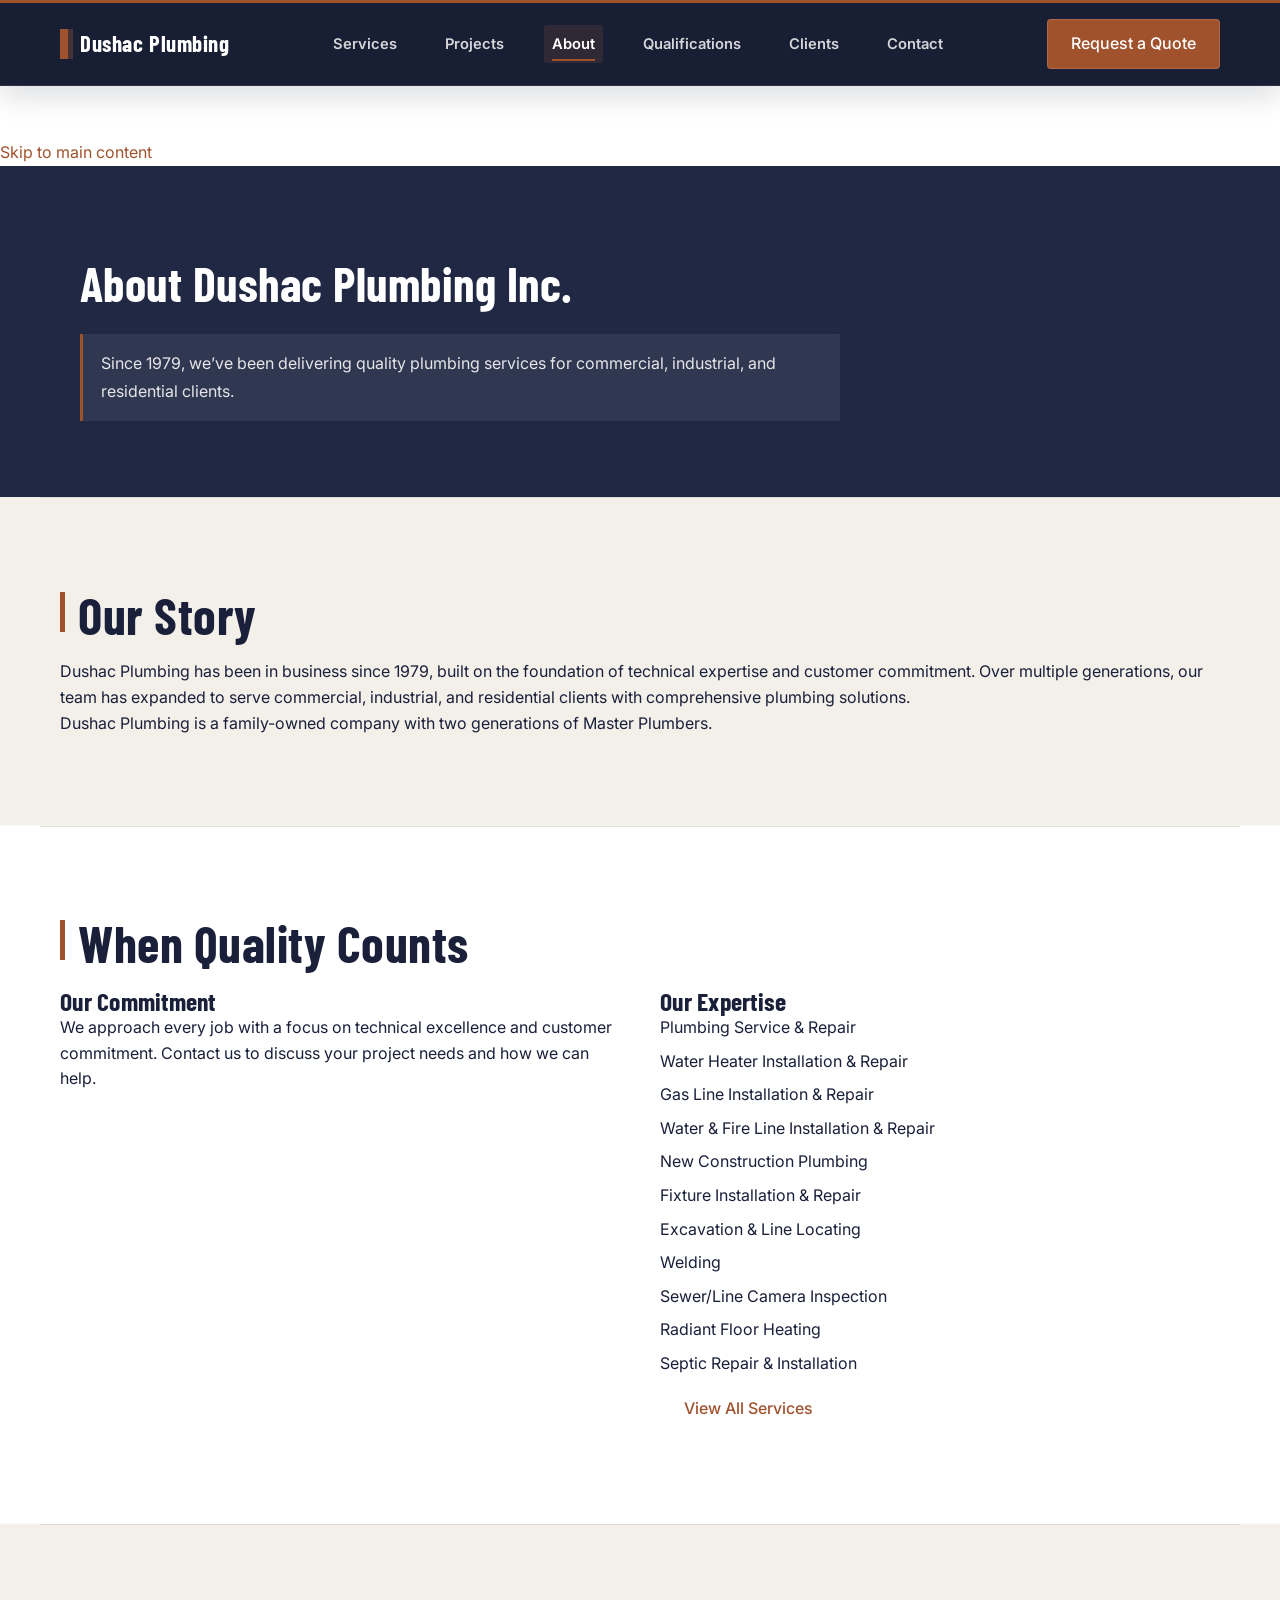
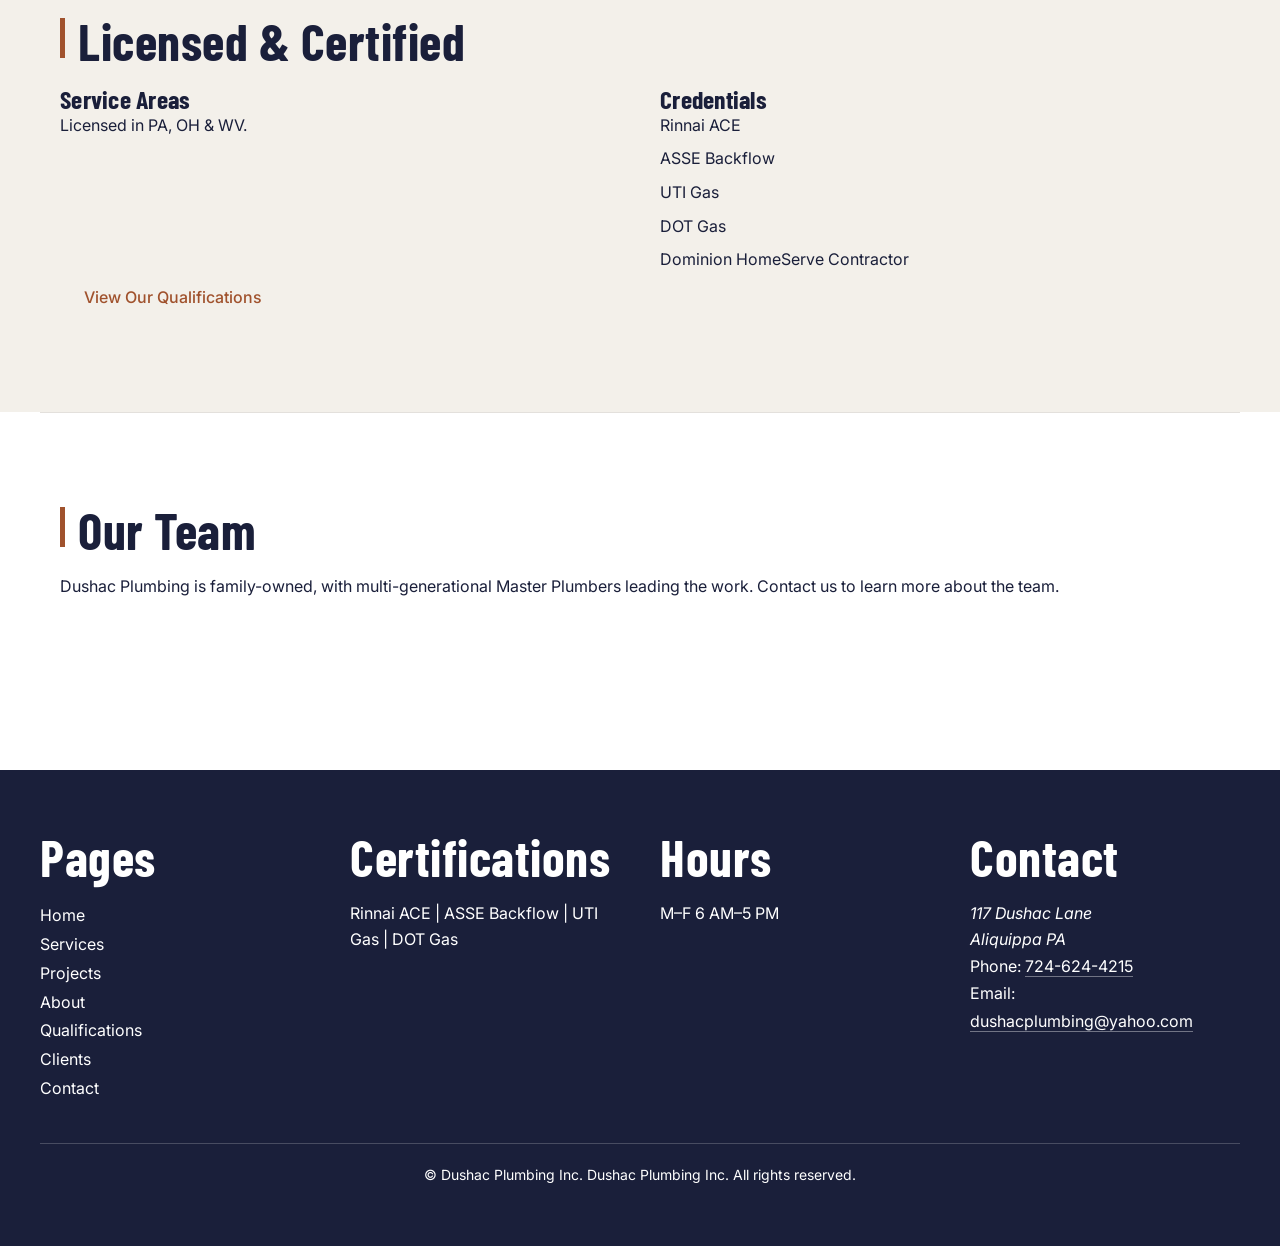
==== commit 48d0235f: "Make About body links explicit CTAs" ====
--- a/docs/about.html
+++ b/docs/about.html
@@ -70,7 +70,7 @@
             <li>Radiant Floor Heating</li>
             <li>Septic Repair &amp; Installation</li>
           </ul>
-          <p><a class="text-link" href="services.html">View All Services</a></p>
+          <p><a class="btn btn-outline" href="services.html">View All Services</a></p>
         </div>
       </div>
     </section>
@@ -93,7 +93,7 @@
           <p>Dominion HomeServe Contractor</p>
         </div>
       </div>
-      <p><a class="text-link" href="qualifications.html">View Our Qualifications</a></p>
+      <p><a class="btn btn-outline" href="qualifications.html">View Our Qualifications</a></p>
     </section>
 
     <section id="our-team" class="section section-overview" aria-labelledby="our-team-title">
--- a/docs/styles.css
+++ b/docs/styles.css
@@ -1,3 +1,5 @@
+@import url('https://fonts.googleapis.com/css2?family=Barlow+Condensed:wght@600;700&family=Inter:wght@400;500;600;700&display=swap');
+
 /* Dushac Plumbing – base structure and layout */
 
 /* 1. Custom properties */
@@ -478,17 +480,62 @@
   background: var(--bg-light);
 }
 
-.service-list {
-  list-style: none;
+.service-cards {
   display: grid;
-  grid-template-columns: repeat(auto-fit, minmax(250px, 1fr));
+  grid-template-columns: repeat(3, 1fr);
   gap: 24px;
-}
-
-.service-list li {
-  padding: 16px;
-  background: var(--bg-light);
+  margin: 32px 0;
+}
+
+.service-card {
+  padding: 28px 24px;
+  background: white;
+  border: 1px solid var(--border);
   border-radius: 4px;
+  transition: border-color 0.2s ease, box-shadow 0.2s ease;
+  display: flex;
+  flex-direction: column;
+  align-items: flex-start;
+}
+
+.service-card:hover {
+  border-color: var(--accent-copper);
+  box-shadow: 0 2px 8px rgba(160, 82, 45, 0.1);
+}
+
+.service-icon {
+  width: 28px;
+  height: 28px;
+  margin-bottom: 16px;
+  flex-shrink: 0;
+  color: var(--accent-copper);
+  stroke-linecap: round;
+  stroke-linejoin: round;
+}
+
+.service-card h3 {
+  font-size: 18px;
+  font-weight: 600;
+  margin-bottom: 8px;
+  color: var(--text-dark);
+}
+
+.service-card p {
+  font-size: 14px;
+  line-height: 1.6;
+  color: var(--text-light);
+}
+
+@media (max-width: 768px) {
+  .service-cards {
+    grid-template-columns: repeat(2, 1fr);
+  }
+}
+
+@media (max-width: 480px) {
+  .service-cards {
+    grid-template-columns: 1fr;
+  }
 }
 
 .cert-list {
@@ -508,10 +555,107 @@
   color: var(--text-light);
 }
 
+.client-badge-grid {
+  display: grid;
+  grid-template-columns: repeat(3, 1fr);
+  gap: 16px;
+  margin: 32px 0;
+}
+
+.client-badge {
+  padding: 18px 16px;
+  background: #f8f8f6;
+  border: 1px solid #e0dcd8;
+  border-radius: 4px;
+  text-align: center;
+  font-size: 15px;
+  font-weight: 500;
+  color: var(--text-dark);
+  transition: all 0.2s ease;
+  white-space: nowrap;
+  overflow: hidden;
+  text-overflow: ellipsis;
+}
+
+.client-badge:hover {
+  border-color: #d0c8c0;
+  background: white;
+}
+
+@media (max-width: 768px) {
+  .client-badge-grid {
+    grid-template-columns: repeat(2, 1fr);
+  }
+}
+
+@media (max-width: 480px) {
+  .client-badge-grid {
+    grid-template-columns: 1fr;
+  }
+
+  .client-badge {
+    white-space: normal;
+    overflow: visible;
+  }
+}
+
 .testimonial-grid {
   display: grid;
   grid-template-columns: repeat(auto-fit, minmax(300px, 1fr));
   gap: 32px;
+}
+
+/* Testimonials enhancement */
+.testimonial {
+  position: relative;
+  padding: 28px;
+  margin: 0 0 24px 0;
+  background: #f8f8f6;
+  border-left: 4px solid var(--accent-copper);
+  border-radius: 0;
+}
+
+.testimonial::before {
+  content: '"';
+  position: absolute;
+  top: 8px;
+  left: 16px;
+  font-size: 48px;
+  line-height: 0.8;
+  color: var(--accent-copper);
+  opacity: 0.15;
+  pointer-events: none;
+  user-select: none;
+}
+
+.testimonial p {
+  position: relative;
+  margin: 0 0 16px 0;
+  font-size: 15px;
+  line-height: 1.7;
+  color: var(--text-dark);
+}
+
+.testimonial footer {
+  margin: 0;
+  font-size: 14px;
+  font-weight: 600;
+  color: var(--accent-copper);
+}
+
+@media (max-width: 768px) {
+  .testimonial {
+    padding: 20px;
+  }
+
+  .testimonial::before {
+    font-size: 40px;
+    top: 4px;
+  }
+
+  .testimonial p {
+    font-size: 14px;
+  }
 }
 
 /* 13. Services hub page */
@@ -724,9 +868,1163 @@
 }
 
 /* Project imagery */
-.featured-gallery { display: grid; grid-template-columns: repeat(auto-fit, minmax(250px, 1fr)); gap: 20px; }
-.featured-card figure { margin: 0; }
-.featured-card img { width: 100%; height: auto; display: block; }
-.project-caption { font-size: 14px; margin-top: 12px; font-weight: 500; text-align: center; }
+/* Featured Work editorial layout (index.html only) */
+.featured-gallery {
+  display: grid;
+  grid-template-columns: 2fr 1fr;
+  grid-template-rows: auto auto auto;
+  gap: 24px;
+  margin: 40px 0;
+}
+
+.featured-card:nth-child(1) {
+  grid-column: 1 / 2;
+  grid-row: 1 / 3;
+}
+
+.featured-card:nth-child(2) {
+  grid-column: 2 / 3;
+  grid-row: 1 / 2;
+}
+
+.featured-card:nth-child(3) {
+  grid-column: 2 / 3;
+  grid-row: 2 / 3;
+}
+
+.featured-card:nth-child(4) {
+  grid-column: 2 / 3;
+  grid-row: 3 / 4;
+}
+
+.featured-card figure {
+  margin: 0;
+  overflow: hidden;
+  aspect-ratio: auto;
+  height: 100%;
+}
+
+.featured-card img {
+  width: 100%;
+  height: 100%;
+  object-fit: cover;
+  display: block;
+}
+
+.project-caption {
+  padding: 16px;
+  font-size: 14px;
+  font-weight: 500;
+  background: white;
+}
+
+@media (max-width: 768px) {
+  .featured-gallery {
+    grid-template-columns: 1fr;
+    grid-template-rows: auto auto auto auto;
+  }
+
+  .featured-card:nth-child(1) {
+    grid-column: 1 / 2;
+    grid-row: 1 / 2;
+  }
+
+  .featured-card:nth-child(2) {
+    grid-column: 1 / 2;
+    grid-row: 2 / 3;
+  }
+
+  .featured-card:nth-child(3) {
+    grid-column: 1 / 2;
+    grid-row: 3 / 4;
+  }
+
+  .featured-card:nth-child(4) {
+    grid-column: 1 / 2;
+    grid-row: 4 / 5;
+  }
+
+  .featured-card:nth-child(1) figure {
+    height: 400px;
+  }
+
+  .featured-card:nth-child(n+2) figure {
+    height: 250px;
+  }
+}
 .portfolio-grid { display: grid; grid-template-columns: repeat(auto-fit, minmax(280px, 1fr)); gap: 30px; }
 .portfolio-item img { width: 100%; height: auto; display: block; margin-bottom: 12px; }
+
+
+/* ========================================================================
+   Premium visual polish — ChatGPT pass
+   Scoped overrides intentionally live at the end so they win over legacy
+   duplicate rules without destabilizing the rest of the site.
+   ======================================================================== */
+
+:root {
+  --navy-deep: #13182f;
+  --copper-soft: #b8663d;
+  --paper: #f4f1ec;
+  --ink-muted: #65676f;
+}
+
+body {
+  font-family: 'Inter', 'Segoe UI', Arial, sans-serif;
+}
+
+h1,
+h2,
+h3,
+.logo {
+  font-family: 'Barlow Condensed', 'Arial Narrow', sans-serif;
+  letter-spacing: 0.01em;
+  line-height: 1.05;
+}
+
+h1 {
+  font-size: clamp(2.8rem, 5.6vw, 4.9rem);
+}
+
+h2 {
+  font-size: clamp(2.25rem, 4vw, 3.35rem);
+  margin-bottom: 18px;
+}
+
+h3 {
+  font-size: clamp(1.35rem, 2vw, 1.7rem);
+}
+
+.section {
+  padding-top: clamp(64px, 7vw, 96px);
+  padding-bottom: clamp(64px, 7vw, 96px);
+}
+
+.section-kicker {
+  margin-bottom: 10px;
+  color: var(--accent-copper);
+  font-size: 0.75rem;
+  font-weight: 700;
+  letter-spacing: 0.16em;
+  text-transform: uppercase;
+}
+
+.section-heading-row {
+  display: flex;
+  align-items: end;
+  justify-content: space-between;
+  gap: 28px;
+  margin-bottom: 34px;
+}
+
+.section-heading-row h2,
+.section-heading-row p {
+  margin-bottom: 0;
+}
+
+.section-heading-link {
+  flex: 0 0 auto;
+  padding-bottom: 5px;
+}
+
+.primary-nav a {
+  position: relative;
+  font-size: 0.92rem;
+  font-weight: 600;
+}
+
+.primary-nav a[aria-current="page"] {
+  color: var(--accent-copper);
+}
+
+.primary-nav a[aria-current="page"]::after {
+  content: '';
+  position: absolute;
+  left: 0;
+  right: 0;
+  bottom: -8px;
+  height: 2px;
+  background: var(--accent-copper);
+}
+
+/* Homepage hero: stronger editorial hierarchy without adding stock imagery. */
+.section-hero {
+  max-width: none;
+  min-height: 520px;
+  display: flex;
+  flex-direction: column;
+  justify-content: center;
+  align-items: flex-start;
+  text-align: left;
+  background: var(--navy-deep);
+  padding-left: max(24px, calc((100vw - 1120px) / 2));
+  padding-right: max(24px, calc((100vw - 1120px) / 2));
+  position: relative;
+  overflow: hidden;
+}
+
+.section-hero::before {
+  content: '';
+  position: absolute;
+  right: max(24px, calc((100vw - 1120px) / 2));
+  top: 18%;
+  width: 116px;
+  height: 64%;
+  border-top: 1px solid rgba(255,255,255,0.16);
+  border-bottom: 1px solid rgba(255,255,255,0.16);
+  border-right: 8px solid var(--accent-copper);
+  pointer-events: none;
+}
+
+.section-hero h1 {
+  max-width: 860px;
+  margin-bottom: 18px;
+  text-wrap: balance;
+}
+
+.section-hero .hero-subtitle {
+  font-weight: 600;
+  letter-spacing: 0.035em;
+}
+
+/* Service showcase — scoped to homepage so the services hub remains stable. */
+#services-teaser .service-cards {
+  display: grid;
+  grid-template-columns: repeat(3, minmax(0, 1fr));
+  gap: 18px;
+  margin: 36px 0 30px;
+}
+
+#services-teaser .service-card {
+  min-height: 255px;
+  padding: 30px 26px 28px;
+  background: var(--paper);
+  border: 0;
+  border-top: 3px solid transparent;
+  border-radius: 0;
+  box-shadow: none;
+  gap: 0;
+  transition: transform .2s ease, border-color .2s ease, background .2s ease;
+}
+
+#services-teaser .service-card:hover {
+  transform: translateY(-4px);
+  border-top-color: var(--accent-copper);
+  background: #fff;
+  box-shadow: none;
+}
+
+#services-teaser .service-icon {
+  width: 46px;
+  height: 46px;
+  padding: 10px;
+  margin-bottom: 26px;
+  color: var(--accent-copper);
+  background: #fff;
+  border: 1px solid #ded7cf;
+}
+
+#services-teaser .service-card h3 {
+  margin-bottom: 12px;
+  font-size: 1.48rem;
+}
+
+#services-teaser .service-card p {
+  color: var(--ink-muted);
+  font-size: 0.94rem;
+  line-height: 1.7;
+}
+
+/* Featured Work — one lead image, two supporting images, one wide closer. */
+#featured-projects {
+  max-width: 1240px;
+}
+
+.featured-gallery {
+  display: grid;
+  grid-template-columns: minmax(0, 1.42fr) minmax(300px, .78fr);
+  grid-template-rows: 272px 272px 310px;
+  gap: 20px;
+  margin: 0;
+}
+
+.featured-card:nth-child(1) {
+  grid-column: 1;
+  grid-row: 1 / 3;
+}
+
+.featured-card:nth-child(2) {
+  grid-column: 2;
+  grid-row: 1;
+}
+
+.featured-card:nth-child(3) {
+  grid-column: 2;
+  grid-row: 2;
+}
+
+.featured-card:nth-child(4) {
+  grid-column: 1 / 3;
+  grid-row: 3;
+}
+
+.featured-card,
+.featured-card figure {
+  min-height: 0;
+  height: 100%;
+  margin: 0;
+}
+
+.featured-card figure {
+  position: relative;
+  overflow: hidden;
+  background: var(--navy-deep);
+}
+
+.featured-card img {
+  width: 100%;
+  height: 100%;
+  display: block;
+  object-fit: cover;
+  transition: transform .35s ease;
+}
+
+.featured-card:hover img {
+  transform: scale(1.025);
+}
+
+.featured-card:nth-child(4) img {
+  object-position: center 48%;
+}
+
+.project-caption {
+  position: absolute;
+  left: 0;
+  right: 0;
+  bottom: 0;
+  padding: 42px 22px 20px;
+  color: #fff;
+  background: linear-gradient(to top, rgba(10,14,30,.92), rgba(10,14,30,0));
+  display: flex;
+  flex-direction: column;
+  gap: 3px;
+}
+
+.project-place {
+  font-family: 'Barlow Condensed', 'Arial Narrow', sans-serif;
+  font-size: 1.35rem;
+  font-weight: 700;
+  line-height: 1.05;
+}
+
+.project-scope {
+  font-size: 0.82rem;
+  font-weight: 600;
+  letter-spacing: .035em;
+  color: rgba(255,255,255,.84);
+}
+
+/* Client names become a restrained typographic trust wall, not fake logos. */
+#client-logos .client-logos-slot {
+  padding: 10px 0 0;
+  background: transparent;
+  color: inherit;
+}
+
+#client-logos .client-badge-grid {
+  grid-template-columns: repeat(3, minmax(0, 1fr));
+  gap: 0;
+  margin: 36px 0 26px;
+  border-top: 1px solid var(--border);
+  border-left: 1px solid var(--border);
+}
+
+#client-logos .client-badge {
+  min-height: 86px;
+  display: flex;
+  align-items: center;
+  justify-content: center;
+  padding: 18px;
+  background: #fff;
+  border: 0;
+  border-right: 1px solid var(--border);
+  border-bottom: 1px solid var(--border);
+  border-radius: 0;
+  color: var(--primary-navy);
+  font-family: 'Barlow Condensed', 'Arial Narrow', sans-serif;
+  font-size: 1.25rem;
+  font-weight: 700;
+  letter-spacing: .025em;
+  white-space: normal;
+  transition: background .2s ease, color .2s ease;
+}
+
+#client-logos .client-badge:hover {
+  background: var(--navy-deep);
+  color: #fff;
+  border-color: var(--border);
+}
+
+/* Qualification trust grid — text-only, no fake certification marks. */
+.qualification-grid {
+  display: grid;
+  grid-template-columns: repeat(3, minmax(0, 1fr));
+  border-top: 1px solid var(--border);
+  border-left: 1px solid var(--border);
+}
+
+.qualification-card {
+  min-height: 132px;
+  display: flex;
+  flex-direction: column;
+  justify-content: end;
+  gap: 8px;
+  padding: 24px;
+  border-right: 1px solid var(--border);
+  border-bottom: 1px solid var(--border);
+  background: #fff;
+}
+
+.qualification-card-wide {
+  grid-column: span 2;
+  background: var(--navy-deep);
+  color: #fff;
+}
+
+.qualification-card strong {
+  font-family: 'Barlow Condensed', 'Arial Narrow', sans-serif;
+  font-size: 1.55rem;
+  line-height: 1.05;
+}
+
+.qualification-card-wide strong {
+  font-size: 2rem;
+}
+
+.qualification-label {
+  color: var(--accent-copper);
+  font-size: .72rem;
+  font-weight: 700;
+  letter-spacing: .14em;
+  text-transform: uppercase;
+}
+
+/* Testimonials: one feature quote plus two supporting quotes. */
+#testimonials-preview .testimonial-grid {
+  display: grid;
+  grid-template-columns: repeat(2, minmax(0, 1fr));
+  gap: 18px;
+  margin-top: 34px;
+}
+
+#testimonials-preview .testimonial {
+  margin: 0;
+  padding: 32px 30px;
+  background: #fff;
+  border: 0;
+  border-top: 3px solid var(--accent-copper);
+}
+
+#testimonials-preview .testimonial:first-child {
+  grid-column: 1 / -1;
+  padding: 38px 36px;
+  background: var(--navy-deep);
+  color: #fff;
+}
+
+#testimonials-preview .testimonial:first-child p {
+  max-width: 920px;
+  color: #fff;
+  font-size: 1.08rem;
+}
+
+#testimonials-preview .testimonial::before {
+  top: 14px;
+  left: 22px;
+  font-family: Georgia, serif;
+  font-size: 4.5rem;
+  opacity: .16;
+}
+
+#testimonials-preview .testimonial footer {
+  font-weight: 700;
+}
+
+/* Qualifications page: stronger trust hierarchy. */
+.cert-grid {
+  display: grid;
+  grid-template-columns: repeat(4, minmax(0, 1fr));
+  gap: 16px;
+  list-style: none;
+  padding: 0;
+}
+
+.cert-card {
+  min-height: 180px;
+  padding: 24px;
+  border: 1px solid var(--border);
+  border-top: 3px solid var(--accent-copper);
+  background: var(--paper);
+}
+
+/* Mobile navigation and responsive polish. */
+@media (max-width: 900px) {
+  #services-teaser .service-cards {
+    grid-template-columns: repeat(2, minmax(0, 1fr));
+  }
+
+  .cert-grid {
+    grid-template-columns: repeat(2, minmax(0, 1fr));
+  }
+}
+
+@media (max-width: 767px) {
+  body {
+    margin-top: 68px;
+  }
+
+  .header-inner {
+    min-height: 68px;
+    padding-top: 10px;
+    padding-bottom: 10px;
+  }
+
+  .menu-toggle {
+    min-width: 48px;
+    min-height: 48px;
+    display: flex;
+    flex-direction: column;
+    justify-content: center;
+    align-items: center;
+  }
+
+  .menu-toggle-label {
+    margin-top: 2px;
+    font-size: .68rem;
+    font-weight: 700;
+    letter-spacing: .06em;
+    text-transform: uppercase;
+  }
+
+  .primary-nav.is-open {
+    top: 68px;
+    padding: 12px 20px 22px;
+  }
+
+  .primary-nav.is-open ul {
+    width: 100%;
+    flex-direction: column;
+    gap: 0;
+  }
+
+  .primary-nav.is-open a {
+    display: flex;
+    min-height: 48px;
+    align-items: center;
+    border-bottom: 1px solid var(--border);
+  }
+
+  .primary-nav a[aria-current="page"]::after {
+    display: none;
+  }
+
+  .section-hero {
+    min-height: 470px;
+    padding-top: 86px;
+    padding-bottom: 86px;
+    align-items: flex-start;
+    text-align: left;
+  }
+
+  .section-hero::before {
+    width: 74px;
+    height: 46%;
+    top: auto;
+    bottom: 11%;
+    right: 22px;
+  }
+
+  .section-heading-row {
+    display: block;
+    margin-bottom: 28px;
+  }
+
+  .section-heading-link {
+    display: inline-block;
+    margin-top: 14px;
+  }
+
+  #services-teaser .service-cards {
+    grid-template-columns: 1fr;
+  }
+
+  #services-teaser .service-card {
+    min-height: 0;
+  }
+
+  .featured-gallery {
+    display: grid;
+    grid-template-columns: 1fr;
+    grid-template-rows: none;
+    gap: 14px;
+  }
+
+  .featured-card:nth-child(1),
+  .featured-card:nth-child(2),
+  .featured-card:nth-child(3),
+  .featured-card:nth-child(4) {
+    grid-column: 1;
+    grid-row: auto;
+  }
+
+  .featured-card:nth-child(1) figure {
+    height: 420px;
+  }
+
+  .featured-card:nth-child(n+2) figure {
+    height: 270px;
+  }
+
+  .project-caption {
+    position: absolute;
+    padding: 54px 18px 18px;
+  }
+
+  #client-logos .client-badge-grid {
+    grid-template-columns: repeat(2, minmax(0, 1fr));
+  }
+
+  .qualification-grid {
+    grid-template-columns: repeat(2, minmax(0, 1fr));
+  }
+
+  .qualification-card-wide {
+    grid-column: 1 / -1;
+  }
+
+  #testimonials-preview .testimonial-grid {
+    grid-template-columns: 1fr;
+  }
+
+  #testimonials-preview .testimonial:first-child {
+    grid-column: auto;
+  }
+}
+
+@media (max-width: 520px) {
+  .header-cta {
+    display: none;
+  }
+
+  #client-logos .client-badge-grid,
+  .qualification-grid,
+  .cert-grid {
+    grid-template-columns: 1fr;
+  }
+
+  .qualification-card-wide {
+    grid-column: auto;
+  }
+
+  .featured-card:nth-child(1) figure {
+    height: 360px;
+  }
+
+  .featured-card:nth-child(n+2) figure {
+    height: 235px;
+  }
+}
+
+@media (prefers-reduced-motion: reduce) {
+  .featured-card img,
+  #services-teaser .service-card,
+  #client-logos .client-badge {
+    transition: none;
+  }
+}
+
+
+/* ========================================================================
+   Visual refinement pass 2 — section definition, nav detail, CTA cleanup
+   ======================================================================== */
+
+:root {
+  --navy-ink: #11172d;
+  --navy-mid: #202843;
+  --paper-warm: #f3f0ea;
+  --paper-cool: #f6f7f8;
+  --copper-line: #b76842;
+  --line-soft: #d9d5cf;
+}
+
+/* Sticky navigation: darker, layered, and more intentional. */
+.site-header {
+  background: rgba(17, 23, 45, 0.97);
+  border-top: 3px solid var(--accent-copper);
+  border-bottom: 1px solid rgba(255,255,255,.09);
+  box-shadow: 0 10px 30px rgba(10, 14, 30, .14);
+  backdrop-filter: blur(10px);
+}
+
+.header-inner {
+  min-height: 72px;
+}
+
+.logo {
+  display: inline-flex;
+  align-items: center;
+  gap: 12px;
+  color: #fff;
+  font-size: 1.42rem;
+  letter-spacing: .025em;
+}
+
+.logo::before {
+  content: '';
+  width: 8px;
+  height: 30px;
+  background: var(--accent-copper);
+  box-shadow: 5px 0 0 rgba(183,104,66,.28);
+}
+
+.logo:hover {
+  color: #fff;
+  text-decoration: none;
+}
+
+.primary-nav a {
+  color: rgba(255,255,255,.82);
+  padding: 10px 8px;
+  border-radius: 3px;
+  transition: color .2s ease, background .2s ease;
+}
+
+.primary-nav a:hover {
+  color: #fff;
+  background: rgba(255,255,255,.07);
+  text-decoration: none;
+}
+
+.primary-nav a[aria-current="page"] {
+  color: #fff;
+  background: rgba(183,104,66,.14);
+}
+
+.primary-nav a[aria-current="page"]::after {
+  bottom: 2px;
+  left: 8px;
+  right: 8px;
+  height: 2px;
+}
+
+.header-cta {
+  box-shadow: inset 0 0 0 1px rgba(255,255,255,.12);
+}
+
+/* Hero credential is a designed badge rather than a floating subtitle. */
+.section-hero .hero-subtitle {
+  display: inline-flex;
+  align-items: center;
+  gap: 10px;
+  width: auto;
+  padding: 9px 13px;
+  margin-bottom: 30px;
+  border: 1px solid rgba(255,255,255,.22);
+  background: rgba(255,255,255,.055);
+  color: #fff;
+  font-size: .92rem;
+  letter-spacing: .05em;
+  text-transform: uppercase;
+}
+
+.section-hero .hero-subtitle span {
+  color: #e4a07a;
+  font-weight: 800;
+}
+
+/* Subtle blueprint/grid detail so large blocks do not read as flat solids. */
+.section-hero::after,
+.section-services-hub:first-child::after {
+  content: '';
+  position: absolute;
+  inset: 0;
+  pointer-events: none;
+  opacity: .18;
+  background-image:
+    linear-gradient(rgba(255,255,255,.055) 1px, transparent 1px),
+    linear-gradient(90deg, rgba(255,255,255,.055) 1px, transparent 1px);
+  background-size: 42px 42px;
+  mask-image: linear-gradient(to left, rgba(0,0,0,.9), transparent 72%);
+}
+
+.section-hero > * {
+  position: relative;
+  z-index: 1;
+}
+
+/* Full-width section bands with alternating materiality. */
+main > .section:not(.section-hero):not(.section-credibility) {
+  position: relative;
+  --band-bg: #fff;
+  background: var(--band-bg);
+  box-shadow: 0 0 0 100vmax var(--band-bg);
+  clip-path: inset(0 -100vmax);
+  border-top: 1px solid rgba(217,213,207,.72);
+}
+
+main > .section:not(.section-hero):not(.section-credibility):nth-of-type(even) {
+  --band-bg: var(--paper-warm);
+}
+
+main > .section:not(.section-hero):not(.section-credibility):nth-of-type(odd) {
+  --band-bg: #fff;
+}
+
+.section-testimonials {
+  --band-bg: var(--paper-cool) !important;
+}
+
+.section-credibility {
+  position: relative;
+  max-width: none;
+  padding: 28px max(20px, calc((100vw - 1120px) / 2));
+  background: #fff;
+  border-bottom: 1px solid var(--line-soft);
+}
+
+.credibility-item {
+  position: relative;
+  padding: 8px 20px;
+}
+
+.credibility-item + .credibility-item::before {
+  content: '';
+  position: absolute;
+  left: -20px;
+  top: 14%;
+  bottom: 14%;
+  width: 1px;
+  background: var(--line-soft);
+}
+
+/* Page intros: designed mastheads instead of H1 + gray paragraph. */
+.section-services-hub:first-child {
+  max-width: none;
+  min-height: 330px;
+  padding: 92px max(20px, calc((100vw - 1120px) / 2)) 76px;
+  background: var(--navy-mid) !important;
+  color: #fff;
+  box-shadow: none !important;
+  clip-path: none !important;
+  border-top: 0 !important;
+  overflow: hidden;
+}
+
+.section-services-hub:first-child h1 {
+  position: relative;
+  z-index: 1;
+  max-width: 850px;
+  margin-bottom: 26px;
+  color: #fff;
+}
+
+.section-services-hub:first-child > p,
+.page-intro-deck {
+  position: relative;
+  z-index: 1;
+  max-width: 760px !important;
+  margin: 0 !important;
+  padding: 16px 18px;
+  border-left: 3px solid var(--accent-copper);
+  background: rgba(255,255,255,.07);
+  color: rgba(255,255,255,.88) !important;
+  font-size: 1rem !important;
+  line-height: 1.72;
+}
+
+/* Section headings get a visual anchor rather than reading like document headings. */
+main > .section:not(.section-hero):not(.section-credibility) > h2,
+.section-heading-row h2 {
+  position: relative;
+  padding-left: 18px;
+}
+
+main > .section:not(.section-hero):not(.section-credibility) > h2::before,
+.section-heading-row h2::before {
+  content: '';
+  position: absolute;
+  left: 0;
+  top: .08em;
+  width: 5px;
+  height: .78em;
+  background: var(--accent-copper);
+}
+
+.section-kicker {
+  display: inline-flex;
+  align-items: center;
+  gap: 8px;
+  width: fit-content;
+  padding: 6px 9px;
+  margin-bottom: 14px;
+  background: rgba(160,82,45,.09);
+  border: 1px solid rgba(160,82,45,.17);
+  color: var(--accent-copper);
+  font-size: .69rem;
+  letter-spacing: .15em;
+}
+
+.section-kicker::before {
+  content: '';
+  width: 6px;
+  height: 6px;
+  background: var(--accent-copper);
+}
+
+.section-deck {
+  max-width: 680px;
+  margin-top: -4px;
+  color: var(--ink-muted);
+  font-size: .98rem;
+  line-height: 1.7;
+}
+
+.section-note {
+  max-width: 760px;
+  margin: 26px 0 0;
+  padding: 16px 18px;
+  border-left: 3px solid var(--accent-copper);
+  background: rgba(255,255,255,.72);
+  color: var(--ink-muted);
+}
+
+/* Convert floating body links into deliberate outline CTAs. */
+.text-link {
+  display: inline-flex;
+  align-items: center;
+  gap: 10px;
+  min-height: 42px;
+  padding: 9px 14px;
+  margin-top: 8px;
+  border: 1px solid rgba(26,31,58,.25);
+  background: rgba(255,255,255,.7);
+  color: var(--primary-navy);
+  font-size: .88rem;
+  font-weight: 700;
+  letter-spacing: .02em;
+  text-decoration: none;
+}
+
+.text-link::after {
+  content: '→';
+  color: var(--accent-copper);
+  font-size: 1rem;
+  transition: transform .2s ease;
+}
+
+.text-link:hover {
+  border-color: var(--accent-copper);
+  color: var(--primary-navy);
+  background: #fff;
+  text-decoration: none;
+}
+
+.text-link:hover::after {
+  transform: translateX(3px);
+}
+
+.section-heading-link {
+  margin-top: 0;
+}
+
+/* Contact details become actual actions instead of naked links. */
+.contact-methods {
+  list-style: none;
+  gap: 14px;
+}
+
+.contact-methods li {
+  min-width: min(100%, 260px);
+}
+
+.contact-method-label {
+  display: block;
+  margin-bottom: 7px;
+  color: var(--text-light);
+  font-size: .7rem;
+  font-weight: 800;
+  letter-spacing: .14em;
+  text-transform: uppercase;
+}
+
+.contact-action {
+  display: inline-flex;
+  align-items: center;
+  justify-content: center;
+  min-height: 46px;
+  padding: 11px 16px;
+  border: 1px solid var(--primary-navy);
+  background: var(--primary-navy);
+  color: #fff;
+  font-weight: 700;
+  text-decoration: none;
+}
+
+.contact-action:hover {
+  border-color: var(--accent-copper);
+  background: var(--accent-copper);
+  color: #fff;
+  text-decoration: none;
+}
+
+.contact-cta-block {
+  padding: 28px;
+  border-left: 4px solid var(--accent-copper);
+  background:
+    linear-gradient(90deg, rgba(160,82,45,.065), transparent 45%),
+    #fff;
+  box-shadow: 0 12px 30px rgba(17,23,45,.06);
+}
+
+/* More defined cards and content areas without resorting to heavy shadows. */
+#services-teaser .service-card,
+.cert-card,
+.why-item {
+  position: relative;
+}
+
+#services-teaser .service-card::after,
+.cert-card::after {
+  content: '';
+  position: absolute;
+  right: 14px;
+  top: 14px;
+  width: 20px;
+  height: 20px;
+  border-top: 1px solid rgba(160,82,45,.34);
+  border-right: 1px solid rgba(160,82,45,.34);
+}
+
+.portfolio-item {
+  padding-bottom: 20px;
+  border-bottom: 1px solid var(--line-soft);
+}
+
+.portfolio-item h3 {
+  margin-top: 8px;
+}
+
+.project-meta {
+  display: flex;
+  flex-wrap: wrap;
+  gap: 8px;
+  margin: 9px 0 7px;
+}
+
+.project-meta span {
+  padding: 5px 8px;
+  background: var(--paper-warm);
+  border: 1px solid var(--line-soft);
+  color: var(--ink-muted);
+  font-size: .72rem;
+  font-weight: 700;
+  letter-spacing: .04em;
+}
+
+/* Services hub headings are separated into bands, not stacked document text. */
+#core-services,
+#additional-services {
+  padding-top: 72px;
+}
+
+#core-services > h2,
+#additional-services > h2 {
+  display: flex;
+  align-items: center;
+  gap: 16px;
+  padding-left: 0;
+}
+
+#core-services > h2::before,
+#additional-services > h2::before {
+  position: static;
+  flex: 0 0 auto;
+  width: 34px;
+  height: 3px;
+}
+
+/* Footer details stay links, but look intentional rather than accidental URLs. */
+.footer-block a[href^="tel:"],
+.footer-block a[href^="mailto:"] {
+  color: #fff;
+  border-bottom: 1px solid rgba(255,255,255,.38);
+}
+
+@media (max-width: 767px) {
+  .site-header {
+    background: var(--navy-ink);
+  }
+
+  .menu-toggle-icon {
+    background: #fff;
+  }
+
+  .menu-toggle-label {
+    color: rgba(255,255,255,.86);
+  }
+
+  .primary-nav.is-open {
+    background: var(--navy-ink);
+    border-top: 1px solid rgba(255,255,255,.08);
+  }
+
+  .primary-nav.is-open a {
+    color: rgba(255,255,255,.9);
+    border-bottom-color: rgba(255,255,255,.1);
+  }
+
+  .primary-nav.is-open a[aria-current="page"] {
+    background: rgba(183,104,66,.16);
+  }
+
+  .section-services-hub:first-child {
+    min-height: 280px;
+    padding-top: 72px;
+    padding-bottom: 60px;
+  }
+
+  .section-services-hub:first-child::after {
+    background-size: 34px 34px;
+  }
+
+  .credibility-list {
+    gap: 8px;
+  }
+
+  .credibility-item {
+    padding: 14px 8px;
+  }
+
+  .credibility-item + .credibility-item::before {
+    display: none;
+  }
+
+  .contact-methods {
+    flex-direction: column;
+    align-items: stretch;
+  }
+
+  .contact-action {
+    width: 100%;
+  }
+
+  .section-heading-row > div > p:not(.section-kicker) {
+    max-width: 100%;
+  }
+}
+
+@media (prefers-reduced-motion: reduce) {
+  .text-link::after {
+    transition: none;
+  }
+}
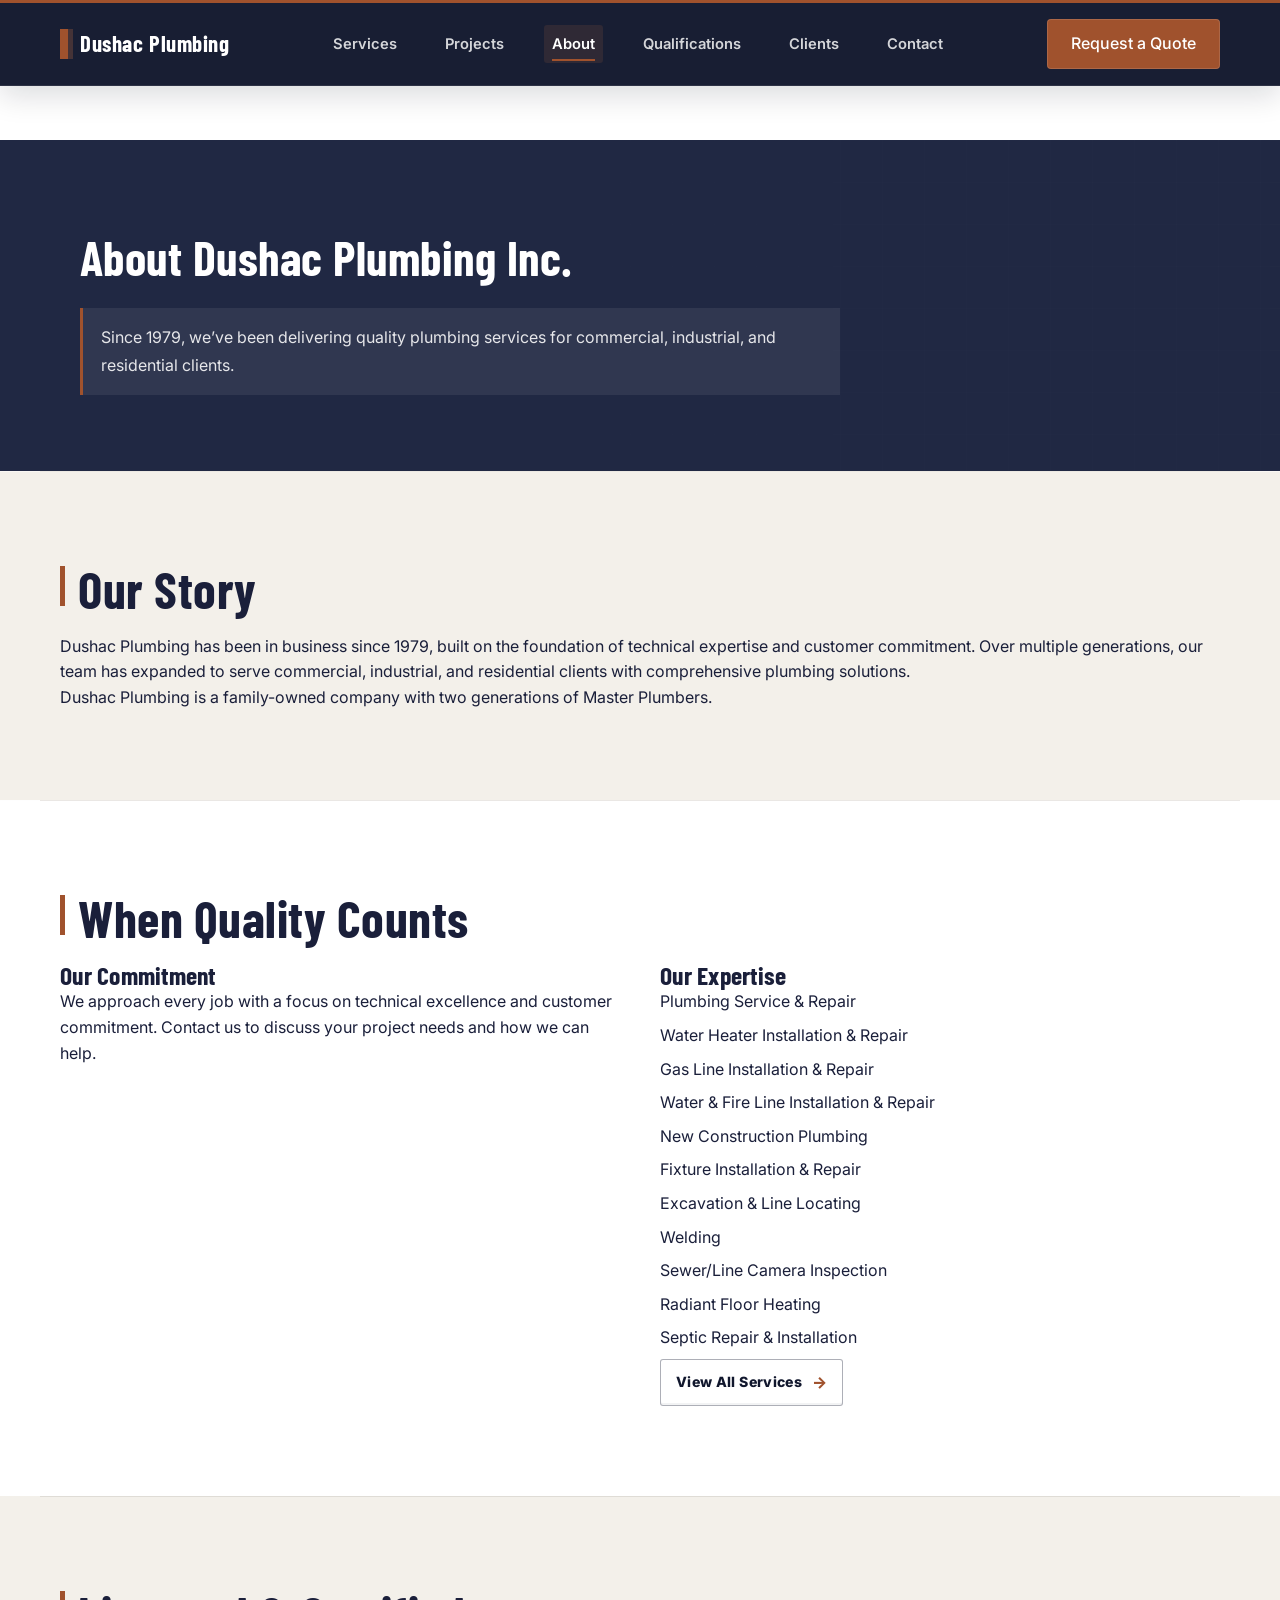
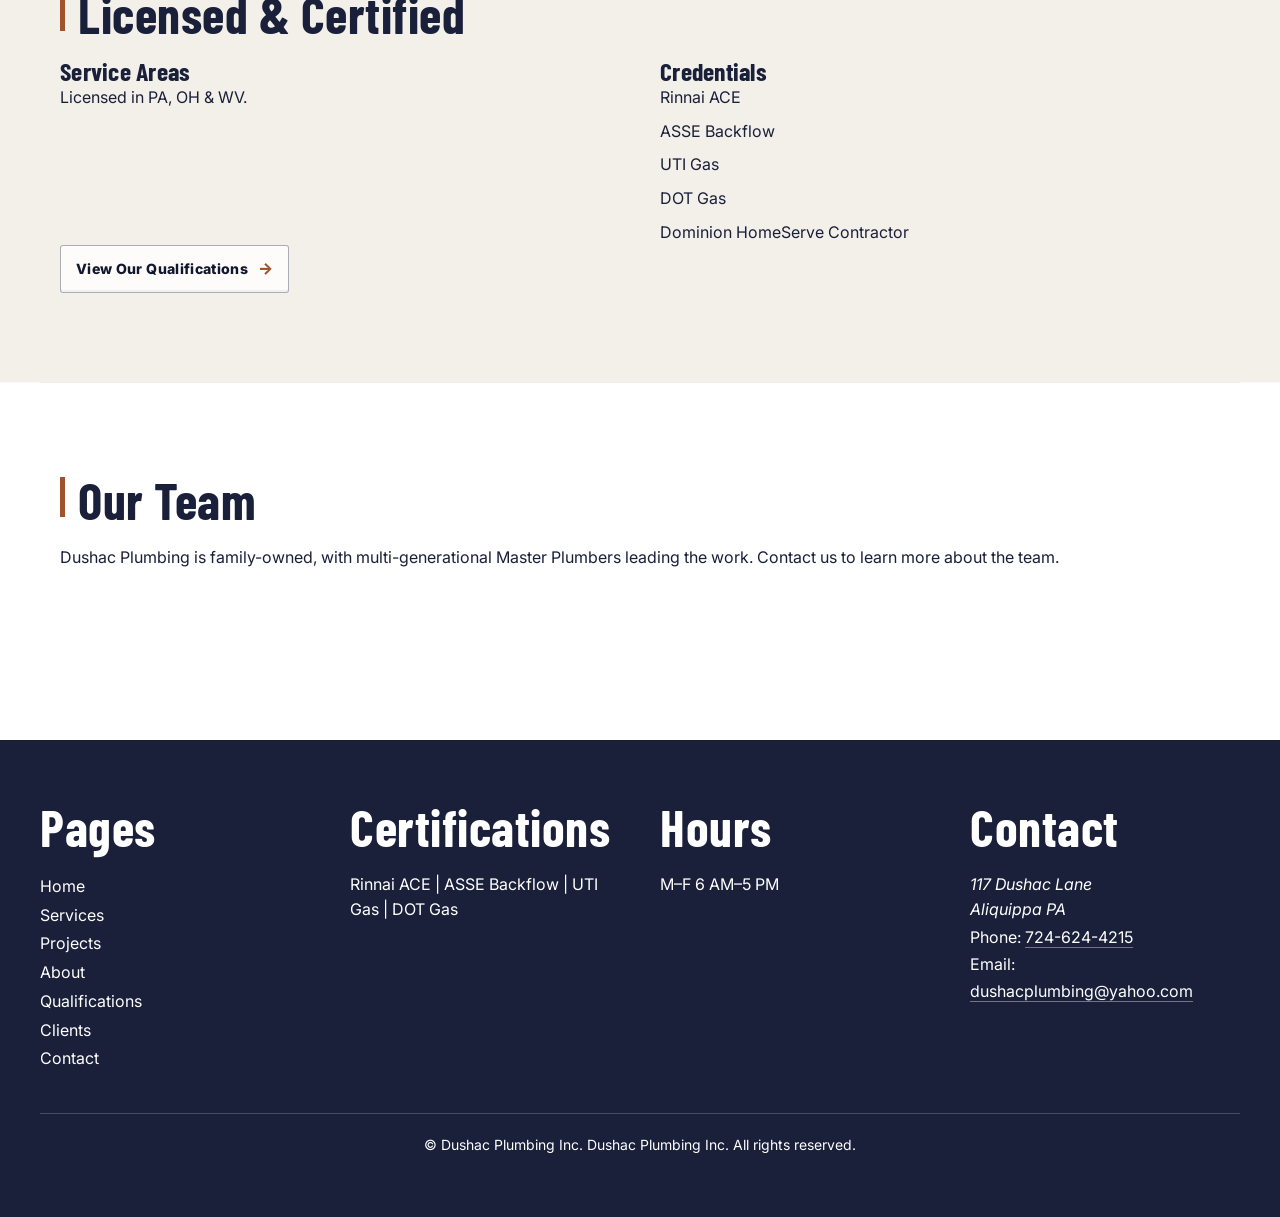
==== commit 8d6aad93: "Remove skip link and refine page intro spacing" ====
--- a/docs/about.html
+++ b/docs/about.html
@@ -7,10 +7,8 @@
   <meta name="description" content="Learn about Dushac Plumbing Inc., a family-owned plumbing contractor. Licensed in PA, OH &amp; WV. Since 1979.">
   <link rel="stylesheet" href="styles.css">
 </head>
-<body>
-  <a href="#main-content">Skip to main content</a>
-
-  <header class="site-header" id="top">
+<body> 
+<header class="site-header" id="top">
     <div class="header-inner">
       <a class="logo" href="index.html" aria-label="Dushac Plumbing home">Dushac Plumbing</a>
 
@@ -39,7 +37,7 @@
   <main id="main-content">
     <section id="about-intro" class="section section-services-hub" aria-labelledby="about-title">
       <h1 id="about-title">About Dushac Plumbing Inc.</h1>
-      <p>Since 1979, we&rsquo;ve been delivering quality plumbing services for commercial, industrial, and residential clients.</p>
+      <p class="page-intro-deck">Since 1979, we&rsquo;ve been delivering quality plumbing services for commercial, industrial, and residential clients.</p>
     </section>
 
     <section id="our-story" class="section section-overview" aria-labelledby="our-story-title">
--- a/docs/styles.css
+++ b/docs/styles.css
@@ -2028,3 +2028,62 @@
     transition: none;
   }
 }
+
+
+/* CTA semantics follow-up: explicit button treatments for all body actions. */
+.btn-outline {
+  display: inline-flex;
+  align-items: center;
+  justify-content: center;
+  gap: 10px;
+  min-height: 44px;
+  padding: 10px 15px;
+  border: 1px solid rgba(17,23,45,.34);
+  border-radius: 3px;
+  background: rgba(255,255,255,.78);
+  color: var(--navy-ink);
+  font-size: .88rem;
+  font-weight: 800;
+  letter-spacing: .025em;
+  text-decoration: none;
+  box-shadow: inset 0 -2px 0 rgba(17,23,45,.05);
+}
+
+.btn-outline::after {
+  content: '→';
+  color: var(--accent-copper);
+  font-size: 1rem;
+  transition: transform .2s ease;
+}
+
+.btn-outline:hover {
+  border-color: var(--accent-copper);
+  background: #fff;
+  color: var(--navy-ink);
+  text-decoration: none;
+}
+
+.btn-outline:hover::after {
+  transform: translateX(3px);
+}
+
+.contact-action.btn {
+  min-width: 220px;
+  min-height: 48px;
+  border-radius: 3px;
+  box-shadow: 0 7px 16px rgba(17,23,45,.12);
+  text-align: center;
+}
+
+.contact-action.btn:hover {
+  transform: translateY(-2px);
+  box-shadow: 0 10px 22px rgba(17,23,45,.16);
+  text-decoration: none;
+}
+
+@media (max-width: 520px) {
+  .btn-outline,
+  .contact-action.btn {
+    width: 100%;
+  }
+}
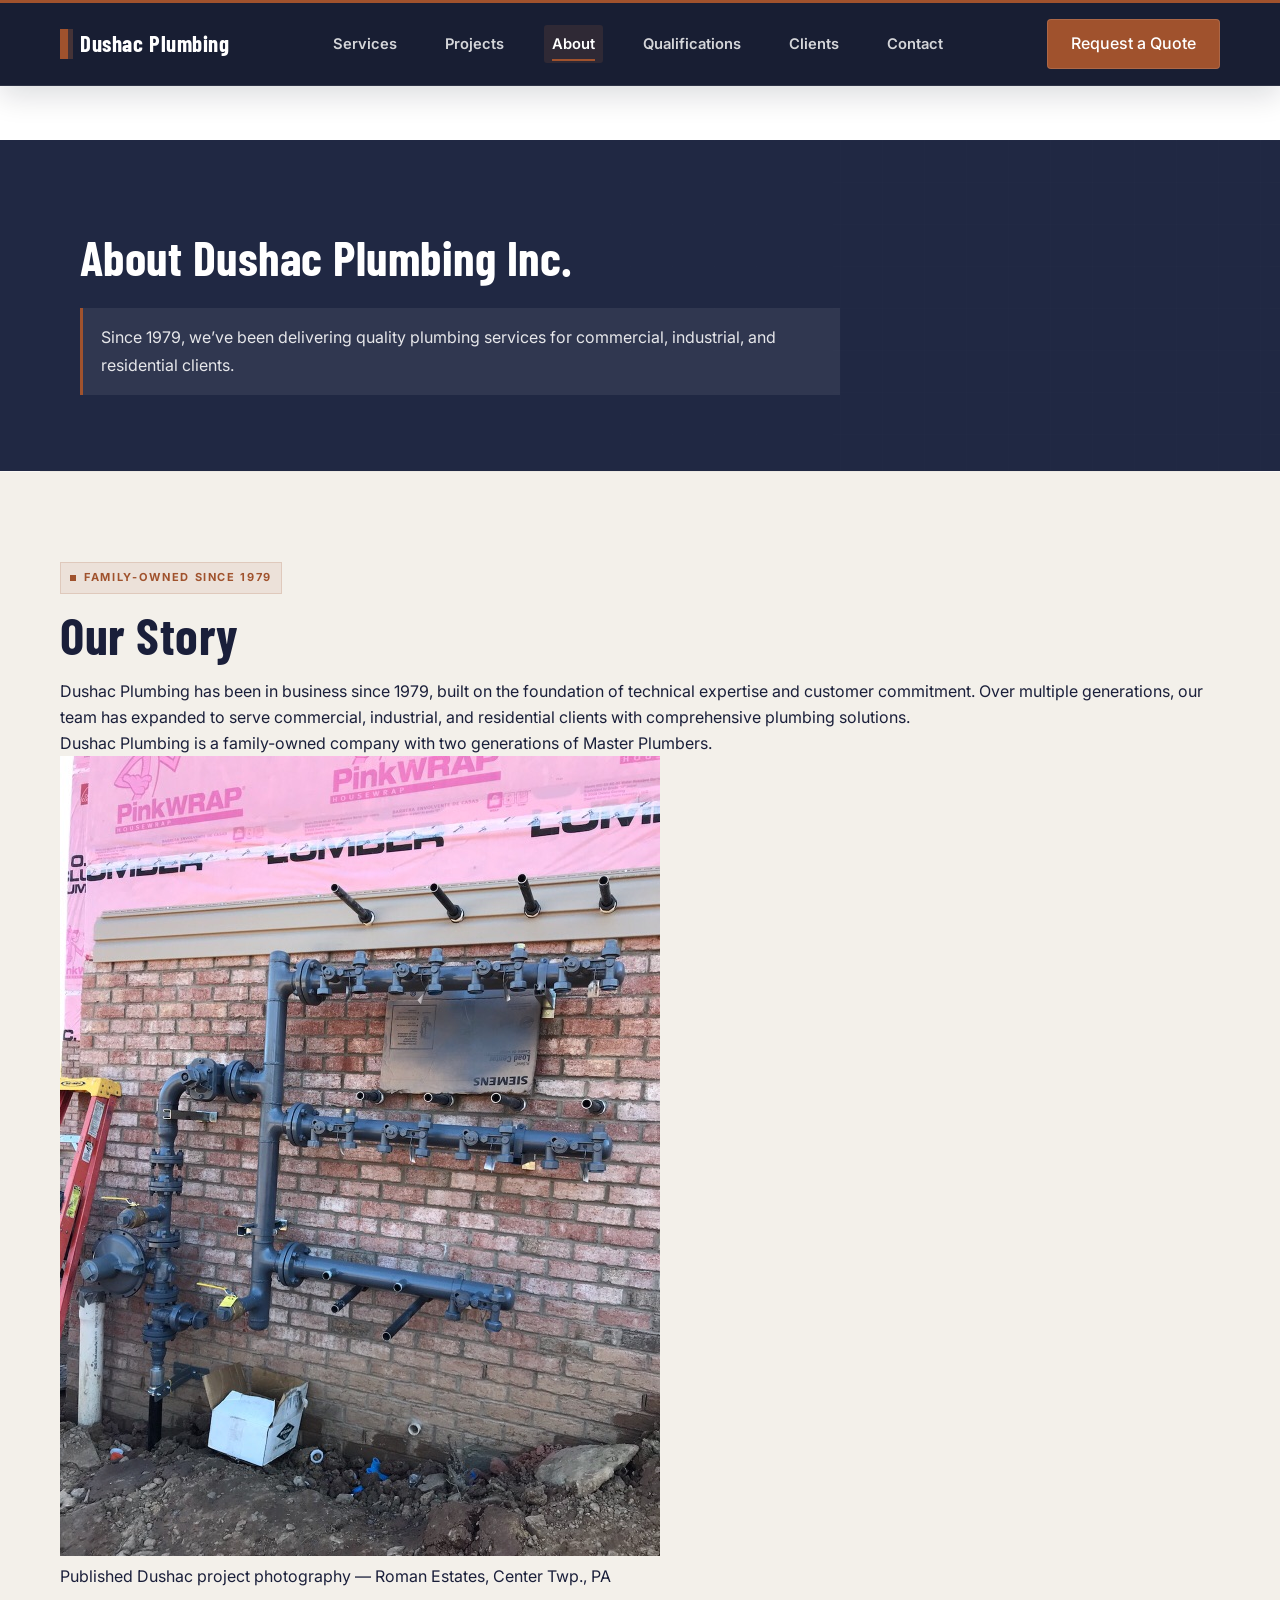
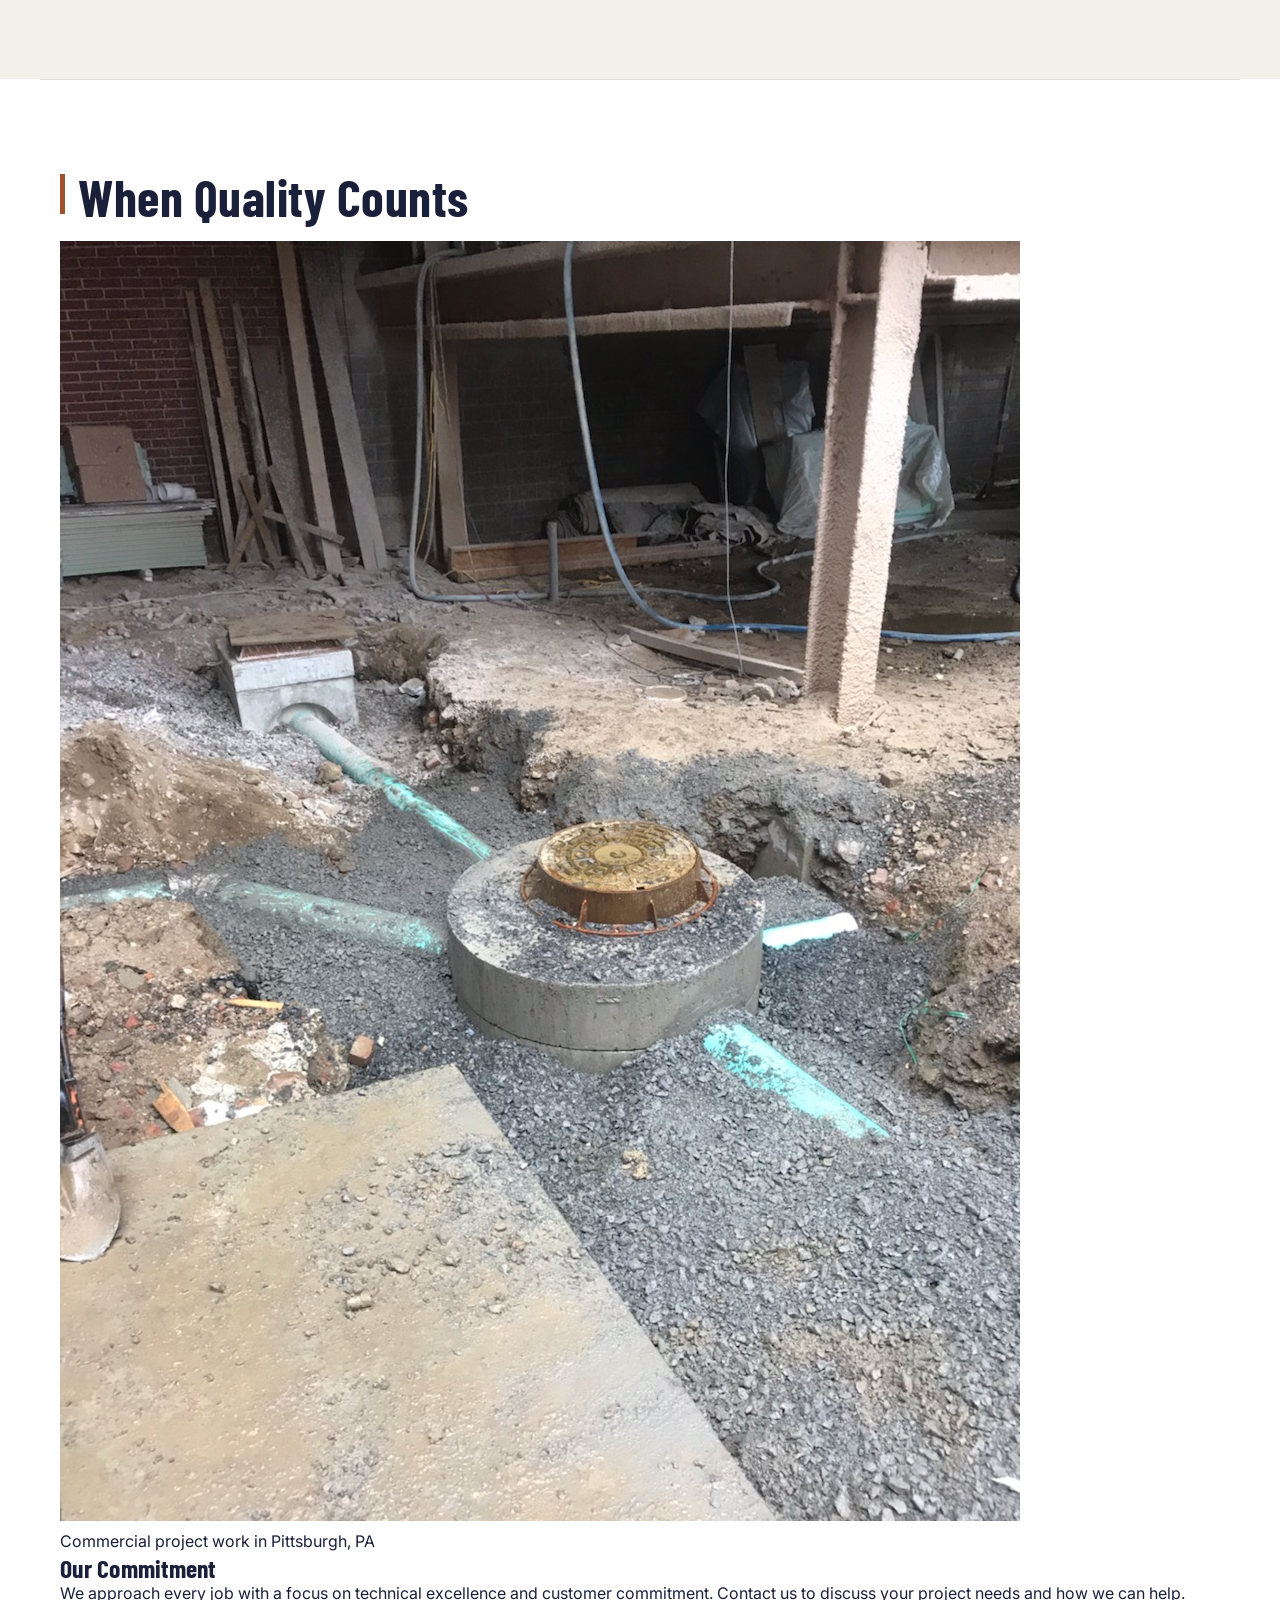
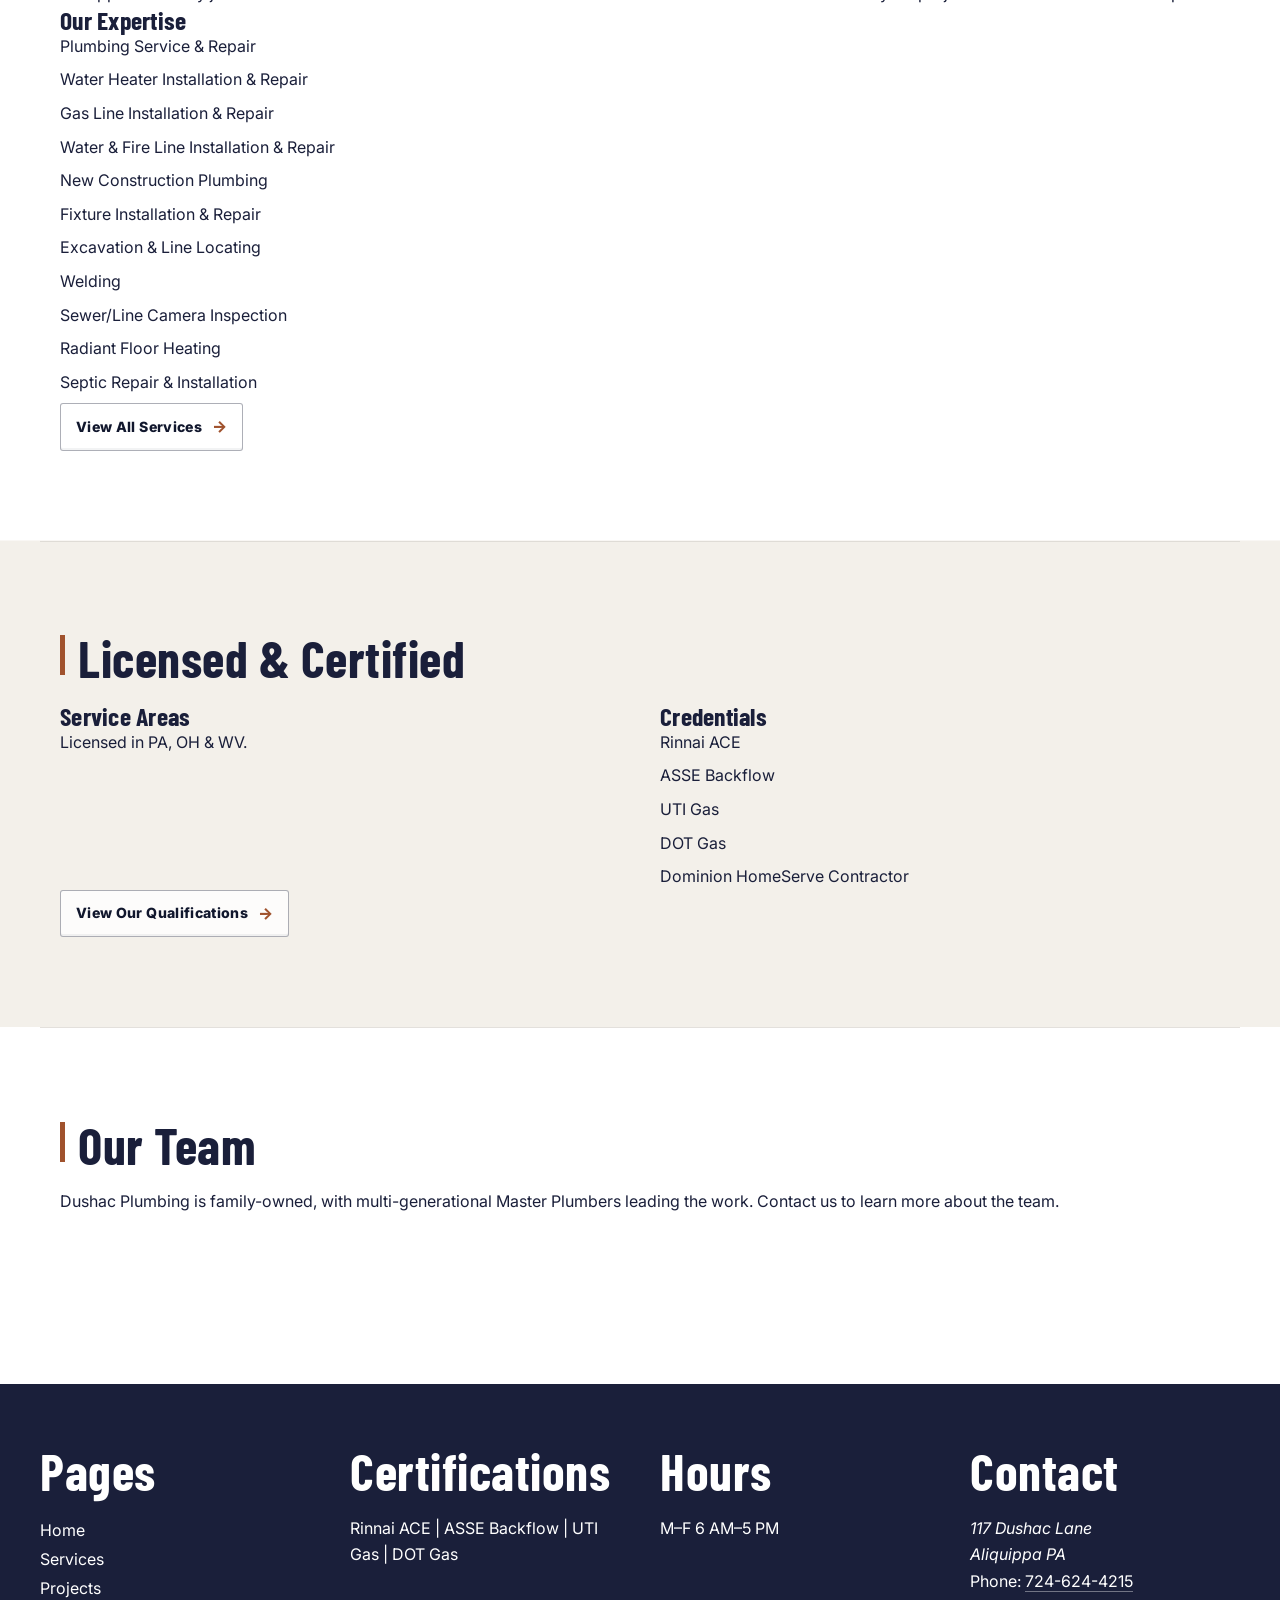
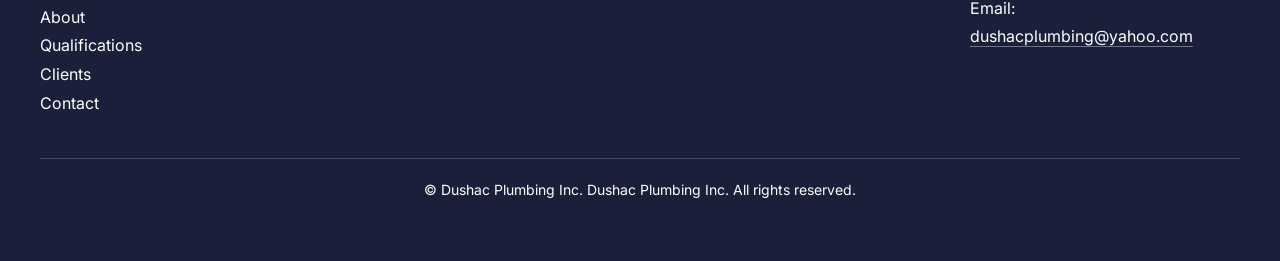
==== commit 37b55506: "Add verified project photography to About" ====
--- a/docs/about.html
+++ b/docs/about.html
@@ -40,15 +40,27 @@
       <p class="page-intro-deck">Since 1979, we&rsquo;ve been delivering quality plumbing services for commercial, industrial, and residential clients.</p>
     </section>
 
-    <section id="our-story" class="section section-overview" aria-labelledby="our-story-title">
-      <h2 id="our-story-title">Our Story</h2>
-      <p>Dushac Plumbing has been in business since 1979, built on the foundation of technical expertise and customer commitment. Over multiple generations, our team has expanded to serve commercial, industrial, and residential clients with comprehensive plumbing solutions.</p>
-      <p>Dushac Plumbing is a family-owned company with two generations of Master Plumbers.</p>
+    <section id="our-story" class="section section-overview about-story-section" aria-labelledby="our-story-title">
+      <div class="about-story-copy">
+        <p class="section-kicker">Family-Owned Since 1979</p>
+        <h2 id="our-story-title">Our Story</h2>
+        <p>Dushac Plumbing has been in business since 1979, built on the foundation of technical expertise and customer commitment. Over multiple generations, our team has expanded to serve commercial, industrial, and residential clients with comprehensive plumbing solutions.</p>
+        <p>Dushac Plumbing is a family-owned company with two generations of Master Plumbers.</p>
+      </div>
+      <figure class="about-story-photo">
+        <img src="images/projects/roman-estates-gas-line-meter.jpg" alt="Roman Estates gas line and meter installation in Center Twp., PA" loading="lazy">
+        <figcaption>Published Dushac project photography — Roman Estates, Center Twp., PA</figcaption>
+      </figure>
     </section>
 
     <section id="when-quality-counts" class="section section-services" aria-labelledby="when-quality-counts-title">
       <h2 id="when-quality-counts-title">When Quality Counts</h2>
-      <div class="two-column">
+      <div class="about-quality-layout">
+        <figure class="about-quality-photo">
+          <img src="images/projects/pittsburgh-stormceptor-installation.jpg" alt="Stormceptor installation project in Pittsburgh, PA" loading="lazy">
+          <figcaption>Commercial project work in Pittsburgh, PA</figcaption>
+        </figure>
+        <div class="about-quality-content">
         <div>
           <h3>Our Commitment</h3>
           <p>We approach every job with a focus on technical excellence and customer commitment. Contact us to discuss your project needs and how we can help.</p>
@@ -70,6 +82,7 @@
           </ul>
           <p><a class="btn btn-outline" href="services.html">View All Services</a></p>
         </div>
+      </div>
       </div>
     </section>
 
--- a/docs/styles.css
+++ b/docs/styles.css
@@ -2087,3 +2087,566 @@
     width: 100%;
   }
 }
+
+
+/* ========================================================================
+   Visual overhaul pass 3 — qualifications, clients, hero proof, spacing
+   ======================================================================== */
+.section-credibility,
+.credibility-list { display: none !important; }
+
+.section-heading-row { align-items: flex-end; margin-bottom: 42px; }
+.section-heading-copy,
+.section-heading-row > div { max-width: 760px; }
+.section-heading-row h2,
+.section-heading-stack h2 { margin-bottom: 0; }
+.section-heading-row .section-deck,
+.section-heading-stack .section-deck,
+.section-deck {
+  max-width: 690px;
+  margin: 14px 0 0;
+  color: var(--ink-muted);
+  font-size: .98rem;
+  line-height: 1.75;
+}
+.section-heading-stack { margin-bottom: 40px; }
+.section-heading-stack .section-kicker { margin-bottom: 15px; }
+
+.qualification-grid-visual .qualification-card {
+  justify-content: flex-end;
+  min-height: 210px;
+}
+.qualification-mini-visual {
+  width: 100%;
+  height: 92px;
+  margin-bottom: auto;
+  padding-bottom: 18px;
+  color: var(--accent-copper);
+}
+.qualification-mini-visual svg {
+  width: 100%;
+  height: 100%;
+  max-width: 150px;
+  fill: none;
+  stroke: currentColor;
+  stroke-width: 2;
+  stroke-linecap: round;
+  stroke-linejoin: round;
+}
+.qualification-card-wide .qualification-mini-visual { color: #e9b092; }
+
+.qualification-gallery-section { --band-bg: #fff !important; }
+.qualification-picture-grid {
+  display: grid;
+  grid-template-columns: repeat(2, minmax(0, 1fr));
+  gap: 22px;
+}
+.qualification-picture-card {
+  display: grid;
+  grid-template-columns: 42% 58%;
+  min-height: 250px;
+  border: 1px solid var(--line-soft);
+  background: #fff;
+  overflow: hidden;
+}
+.qualification-picture-feature {
+  grid-column: 1 / -1;
+  grid-template-columns: 38% 62%;
+  min-height: 300px;
+}
+.qualification-picture {
+  min-height: 100%;
+  display: flex;
+  align-items: center;
+  justify-content: center;
+  padding: 32px;
+  background:
+    linear-gradient(135deg, rgba(183,104,66,.12), rgba(17,23,45,.03)),
+    var(--paper-warm);
+  border-right: 1px solid var(--line-soft);
+  color: var(--accent-copper);
+  position: relative;
+}
+.qualification-picture::after {
+  content: '';
+  position: absolute;
+  inset: 16px;
+  border: 1px solid rgba(160,82,45,.18);
+  pointer-events: none;
+}
+.qualification-picture svg {
+  width: 100%;
+  max-width: 220px;
+  height: auto;
+  position: relative;
+  z-index: 1;
+  fill: none;
+  stroke: currentColor;
+  stroke-width: 2.4;
+  stroke-linecap: round;
+  stroke-linejoin: round;
+}
+.qualification-picture-copy {
+  padding: 34px 30px;
+  display: flex;
+  flex-direction: column;
+  justify-content: center;
+}
+.qualification-picture-copy h3 {
+  margin: 8px 0 12px;
+  font-size: clamp(1.75rem, 3vw, 2.35rem);
+}
+.qualification-picture-copy p { color: var(--ink-muted); }
+
+.qualification-experience {
+  display: grid;
+  grid-template-columns: minmax(240px, .75fr) minmax(0, 1.25fr);
+  gap: 54px;
+  align-items: center;
+}
+.qualification-experience-visual {
+  min-height: 280px;
+  display: flex;
+  align-items: center;
+  justify-content: center;
+  background: var(--navy-ink);
+  color: #e9b092;
+  border-bottom: 6px solid var(--accent-copper);
+}
+.qualification-experience-visual svg {
+  width: 72%;
+  max-width: 260px;
+  fill: none;
+  stroke: currentColor;
+  stroke-width: 2.2;
+  stroke-linecap: round;
+  stroke-linejoin: round;
+}
+
+.clients-masthead { min-height: 390px !important; }
+.client-wall-section { --band-bg: #fff !important; }
+.client-name-wall {
+  display: grid;
+  grid-template-columns: repeat(4, minmax(0, 1fr));
+  grid-auto-rows: minmax(92px, auto);
+  border-top: 1px solid var(--line-soft);
+  border-left: 1px solid var(--line-soft);
+}
+.client-name {
+  min-height: 92px;
+  display: flex;
+  align-items: flex-end;
+  padding: 20px;
+  border-right: 1px solid var(--line-soft);
+  border-bottom: 1px solid var(--line-soft);
+  background: #fff;
+  color: var(--navy-ink);
+  font-family: 'Barlow Condensed', 'Arial Narrow', sans-serif;
+  font-size: clamp(1.25rem, 2.2vw, 1.85rem);
+  font-weight: 700;
+  line-height: 1;
+  transition: background .2s ease, color .2s ease, transform .2s ease;
+}
+.client-name-large {
+  grid-column: span 2;
+  font-size: clamp(1.6rem, 3vw, 2.6rem);
+  background: var(--navy-ink);
+  color: #fff;
+}
+.client-name-tall {
+  grid-row: span 2;
+  align-items: center;
+  background: var(--paper-warm);
+}
+.client-name-accent { background: var(--accent-copper); color: #fff; }
+.client-name:hover { background: var(--paper-warm); color: var(--accent-copper); }
+.client-name-large:hover,
+.client-name-accent:hover { background: var(--navy-mid); color: #fff; }
+
+.client-projects-section { --band-bg: var(--paper-warm) !important; }
+.client-project-grid {
+  display: grid;
+  grid-template-columns: 1.2fr .8fr .8fr;
+  grid-template-rows: 310px 310px;
+  gap: 18px;
+}
+.client-project-card {
+  position: relative;
+  overflow: hidden;
+  min-height: 0;
+  background: var(--navy-ink);
+}
+.client-project-card-lead { grid-row: 1 / 3; }
+.client-project-card-wide { grid-column: 2 / 4; }
+.client-project-card img {
+  width: 100%;
+  height: 100%;
+  display: block;
+  object-fit: cover;
+  transition: transform .35s ease;
+}
+.client-project-card:hover img { transform: scale(1.025); }
+.client-project-copy {
+  position: absolute;
+  inset: auto 0 0 0;
+  padding: 58px 22px 20px;
+  color: #fff;
+  background: linear-gradient(to top, rgba(10,14,30,.94), rgba(10,14,30,0));
+}
+.client-project-copy span {
+  display: block;
+  margin-bottom: 6px;
+  color: #efb08d;
+  font-size: .72rem;
+  font-weight: 800;
+  letter-spacing: .12em;
+  text-transform: uppercase;
+}
+.client-project-copy h3 { margin-bottom: 4px; font-size: 1.55rem; }
+.client-project-copy p { color: rgba(255,255,255,.82); font-size: .88rem; }
+
+.residential-experience-section {
+  display: grid;
+  grid-template-columns: minmax(0, 1.05fr) minmax(0, .95fr);
+  gap: 52px;
+  align-items: center;
+}
+.residential-experience-image {
+  min-height: 430px;
+  position: relative;
+}
+.residential-experience-image::after {
+  content: '';
+  position: absolute;
+  right: -14px;
+  bottom: -14px;
+  width: 42%;
+  height: 36%;
+  border-right: 6px solid var(--accent-copper);
+  border-bottom: 6px solid var(--accent-copper);
+  pointer-events: none;
+}
+.residential-experience-image img {
+  width: 100%;
+  height: 430px;
+  object-fit: cover;
+  display: block;
+}
+.residential-experience-copy h2 { margin-bottom: 18px; }
+.residential-experience-copy p:not(.section-kicker) {
+  color: var(--ink-muted);
+  line-height: 1.75;
+  margin-bottom: 22px;
+}
+
+.client-cta-section {
+  display: flex;
+  align-items: center;
+  justify-content: space-between;
+  gap: 34px;
+  --band-bg: var(--navy-ink) !important;
+  color: #fff;
+  border-top: 0 !important;
+}
+.client-cta-section h2 { color: #fff; padding-left: 0 !important; }
+.client-cta-section h2::before { display: none; }
+.client-cta-section > div > p:not(.section-kicker) { color: rgba(255,255,255,.75); }
+.client-cta-actions {
+  display: flex;
+  gap: 12px;
+  flex-wrap: wrap;
+  justify-content: flex-end;
+}
+.client-cta-section .btn-outline {
+  color: #fff;
+  border-color: rgba(255,255,255,.4);
+  background: rgba(255,255,255,.05);
+}
+.client-cta-section .btn-outline:hover {
+  background: #fff;
+  color: var(--navy-ink);
+}
+
+#company-overview { padding-top: 86px; }
+
+@media (max-width: 900px) {
+  .qualification-picture-grid { grid-template-columns: 1fr; }
+  .qualification-picture-feature { grid-column: auto; }
+  .client-name-wall { grid-template-columns: repeat(2, minmax(0, 1fr)); }
+  .client-project-grid {
+    grid-template-columns: 1fr 1fr;
+    grid-template-rows: 360px 260px 260px;
+  }
+  .client-project-card-lead { grid-row: 1; grid-column: 1 / 3; }
+  .client-project-card-wide { grid-column: 1 / 3; }
+  .qualification-experience,
+  .residential-experience-section { grid-template-columns: 1fr; }
+}
+
+@media (max-width: 640px) {
+  .section-heading-row { margin-bottom: 32px; }
+  .section-heading-row .section-deck,
+  .section-heading-stack .section-deck { margin-top: 12px; }
+  .qualification-picture-card,
+  .qualification-picture-feature { grid-template-columns: 1fr; }
+  .qualification-picture {
+    min-height: 180px;
+    border-right: 0;
+    border-bottom: 1px solid var(--line-soft);
+  }
+  .qualification-picture-copy { padding: 26px 22px 30px; }
+  .client-name-wall { grid-template-columns: 1fr; }
+  .client-name-large,
+  .client-name-tall { grid-column: auto; grid-row: auto; }
+  .client-project-grid { grid-template-columns: 1fr; grid-template-rows: none; }
+  .client-project-card,
+  .client-project-card-lead,
+  .client-project-card-wide {
+    grid-column: 1;
+    grid-row: auto;
+    height: 285px;
+  }
+  .client-project-card-lead { height: 390px; }
+  .residential-experience-image,
+  .residential-experience-image img { min-height: 0; height: 340px; }
+  .client-cta-section { align-items: flex-start; flex-direction: column; }
+  .client-cta-actions { width: 100%; justify-content: stretch; }
+  .client-cta-actions .btn { width: 100%; }
+}
+
+
+/* ========================================================================
+   Context SVG + photographic hero pass
+   ======================================================================== */
+
+/* Hero uses a verified Dushac project photo. The image is completely hidden
+   beneath the text area, then fades in toward the right side. */
+.section-hero {
+  isolation: isolate;
+  background: var(--navy-deep);
+  min-height: 570px;
+}
+
+.section-hero::before {
+  content: '';
+  position: absolute;
+  inset: 0;
+  width: 100%;
+  height: 100%;
+  border: 0;
+  background-image: url('images/projects/marriott-pittsburgh-bathroom-rough-in.jpg');
+  background-size: cover;
+  background-position: 68% 47%;
+  background-repeat: no-repeat;
+  opacity: 1;
+  -webkit-mask-image: linear-gradient(
+    90deg,
+    transparent 0%,
+    transparent 47%,
+    rgba(0,0,0,.12) 55%,
+    rgba(0,0,0,.38) 65%,
+    rgba(0,0,0,.64) 75%,
+    rgba(0,0,0,.80) 84%,
+    rgba(0,0,0,.86) 100%
+  );
+  mask-image: linear-gradient(
+    90deg,
+    transparent 0%,
+    transparent 47%,
+    rgba(0,0,0,.12) 55%,
+    rgba(0,0,0,.38) 65%,
+    rgba(0,0,0,.64) 75%,
+    rgba(0,0,0,.80) 84%,
+    rgba(0,0,0,.86) 100%
+  );
+  pointer-events: none;
+  z-index: 0;
+}
+
+.section-hero::after {
+  content: '';
+  position: absolute;
+  inset: 0;
+  background:
+    linear-gradient(
+      90deg,
+      rgba(19,24,47,1) 0%,
+      rgba(19,24,47,1) 48%,
+      rgba(19,24,47,.98) 56%,
+      rgba(19,24,47,.84) 68%,
+      rgba(19,24,47,.48) 82%,
+      rgba(19,24,47,.24) 100%
+    ),
+    linear-gradient(
+      to bottom,
+      rgba(19,24,47,.12),
+      rgba(19,24,47,.34)
+    );
+  opacity: 1;
+  -webkit-mask-image: none;
+  mask-image: none;
+  pointer-events: none;
+  z-index: 1;
+}
+
+.section-hero > * {
+  position: relative;
+  z-index: 2;
+}
+
+.section-hero h1 {
+  max-width: 740px;
+}
+
+.section-hero .hero-subtitle {
+  backdrop-filter: blur(4px);
+}
+
+/* Keep technical SVGs crisp and visually coherent. */
+.service-icon,
+.qualification-mini-visual svg,
+.qualification-picture svg,
+.qualification-experience-visual svg {
+  stroke-linecap: round;
+  stroke-linejoin: round;
+}
+
+.service-icon {
+  overflow: visible;
+}
+
+@media (max-width: 900px) {
+  .section-hero::before {
+    background-position: 72% center;
+    -webkit-mask-image: linear-gradient(
+      90deg,
+      transparent 0%,
+      transparent 58%,
+      rgba(0,0,0,.28) 72%,
+      rgba(0,0,0,.74) 100%
+    );
+    mask-image: linear-gradient(
+      90deg,
+      transparent 0%,
+      transparent 58%,
+      rgba(0,0,0,.28) 72%,
+      rgba(0,0,0,.74) 100%
+    );
+  }
+
+  .section-hero::after {
+    background: linear-gradient(
+      90deg,
+      rgba(19,24,47,1) 0%,
+      rgba(19,24,47,1) 62%,
+      rgba(19,24,47,.90) 76%,
+      rgba(19,24,47,.48) 100%
+    );
+  }
+}
+
+@media (max-width: 640px) {
+  .section-hero {
+    min-height: 520px;
+  }
+
+  .section-hero::before {
+    background-position: 72% center;
+    opacity: .86;
+    -webkit-mask-image: linear-gradient(
+      90deg,
+      transparent 0%,
+      transparent 64%,
+      rgba(0,0,0,.30) 80%,
+      rgba(0,0,0,.66) 100%
+    );
+    mask-image: linear-gradient(
+      90deg,
+      transparent 0%,
+      transparent 64%,
+      rgba(0,0,0,.30) 80%,
+      rgba(0,0,0,.66) 100%
+    );
+  }
+
+  .section-hero::after {
+    background: linear-gradient(
+      90deg,
+      rgba(19,24,47,1) 0%,
+      rgba(19,24,47,1) 70%,
+      rgba(19,24,47,.88) 86%,
+      rgba(19,24,47,.60) 100%
+    );
+  }
+}
+
+
+/* Final hero reveal: direct layered background for unmistakable left-to-right photo visibility. */
+.section-hero {
+  background:
+    linear-gradient(
+      90deg,
+      rgba(19,24,47,1) 0%,
+      rgba(19,24,47,1) 52%,
+      rgba(19,24,47,.96) 60%,
+      rgba(19,24,47,.78) 70%,
+      rgba(19,24,47,.48) 80%,
+      rgba(19,24,47,.20) 100%
+    ),
+    url('images/projects/marriott-pittsburgh-bathroom-rough-in.jpg') 68% 47% / cover no-repeat;
+}
+
+.section-hero::before {
+  content: none !important;
+  display: none !important;
+}
+
+.section-hero::after {
+  content: '';
+  position: absolute;
+  inset: 0;
+  background:
+    linear-gradient(to bottom, rgba(17,23,45,.08), rgba(17,23,45,.28)),
+    linear-gradient(rgba(255,255,255,.035) 1px, transparent 1px),
+    linear-gradient(90deg, rgba(255,255,255,.035) 1px, transparent 1px);
+  background-size: auto, 42px 42px, 42px 42px;
+  opacity: .42;
+  pointer-events: none;
+  z-index: 1;
+}
+
+.qualification-experience-visual svg {
+  width: 78%;
+  max-width: 300px;
+  stroke-width: 3;
+}
+
+@media (max-width: 900px) {
+  .section-hero {
+    background:
+      linear-gradient(
+        90deg,
+        rgba(19,24,47,1) 0%,
+        rgba(19,24,47,1) 64%,
+        rgba(19,24,47,.90) 75%,
+        rgba(19,24,47,.58) 88%,
+        rgba(19,24,47,.30) 100%
+      ),
+      url('images/projects/marriott-pittsburgh-bathroom-rough-in.jpg') 72% center / cover no-repeat;
+  }
+}
+
+@media (max-width: 640px) {
+  .section-hero {
+    background:
+      linear-gradient(
+        90deg,
+        rgba(19,24,47,1) 0%,
+        rgba(19,24,47,1) 73%,
+        rgba(19,24,47,.90) 83%,
+        rgba(19,24,47,.65) 92%,
+        rgba(19,24,47,.42) 100%
+      ),
+      url('images/projects/marriott-pittsburgh-bathroom-rough-in.jpg') 76% center / cover no-repeat;
+  }
+}
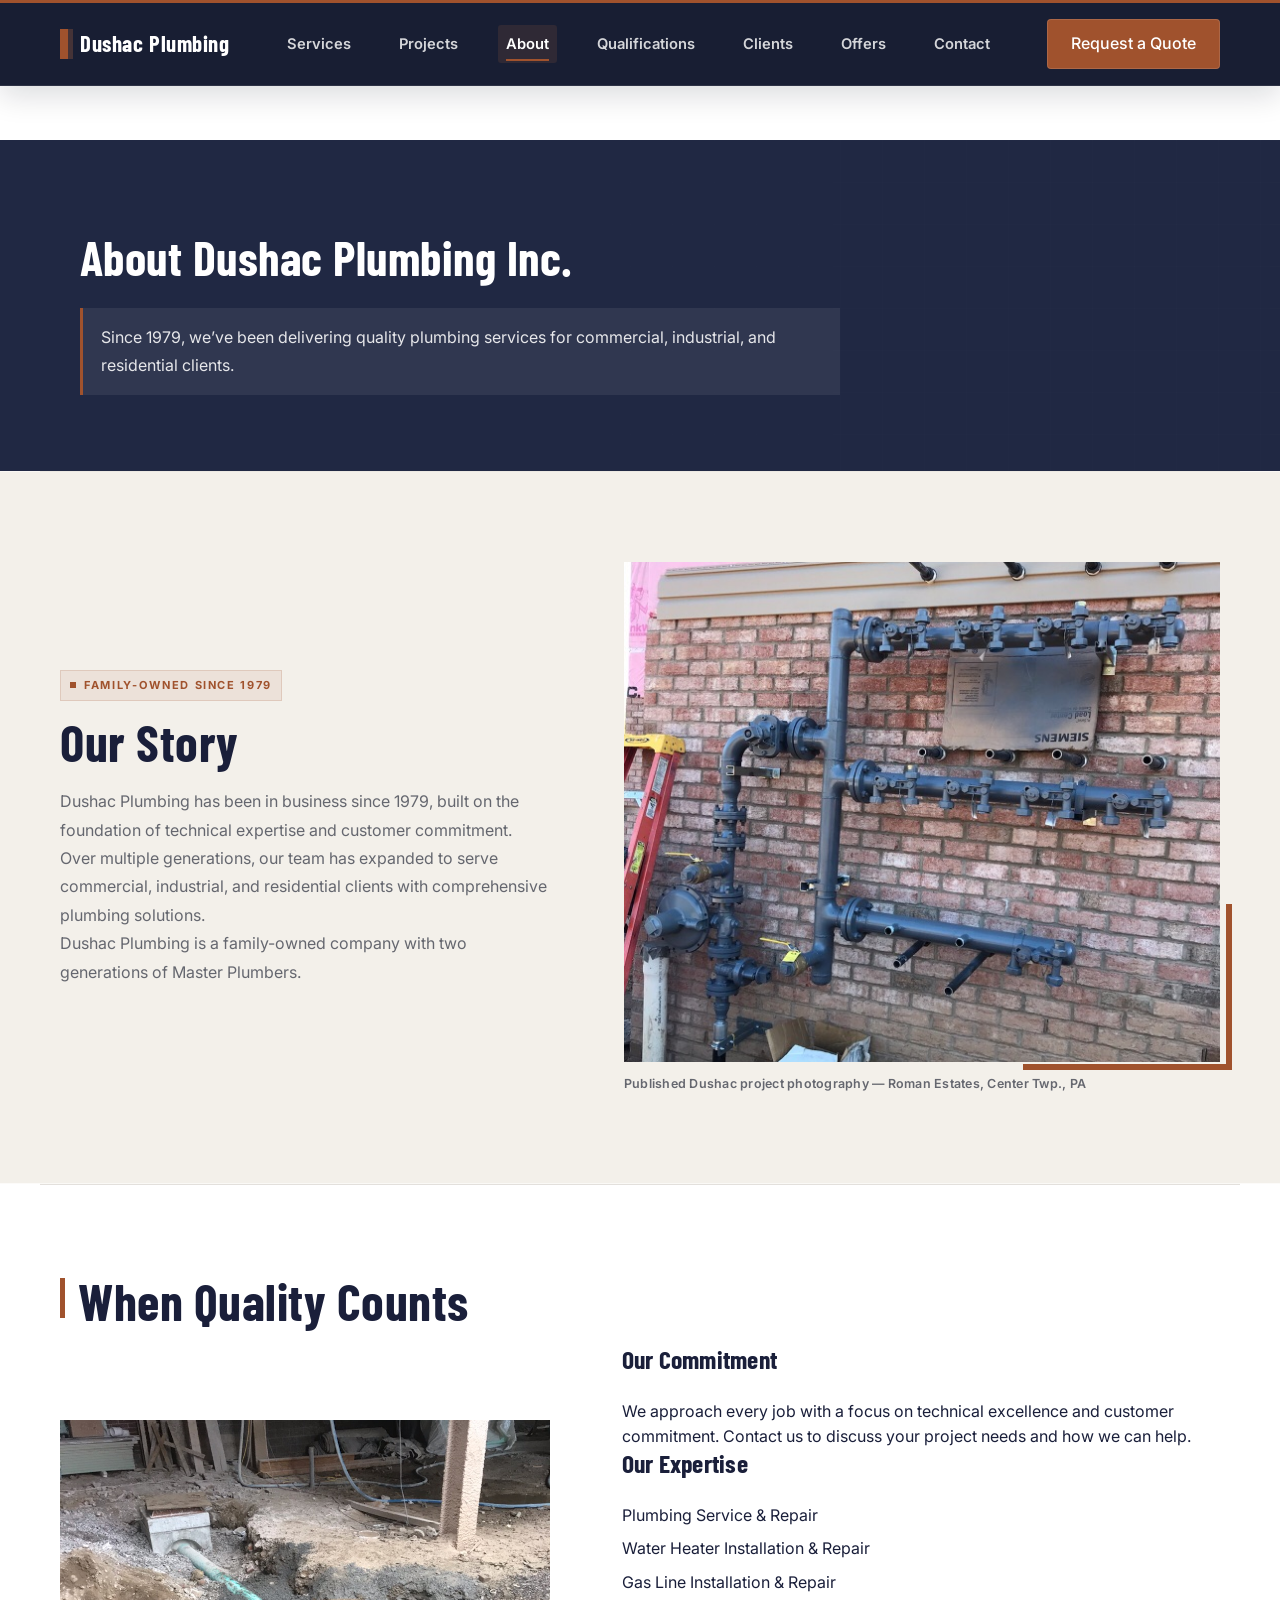
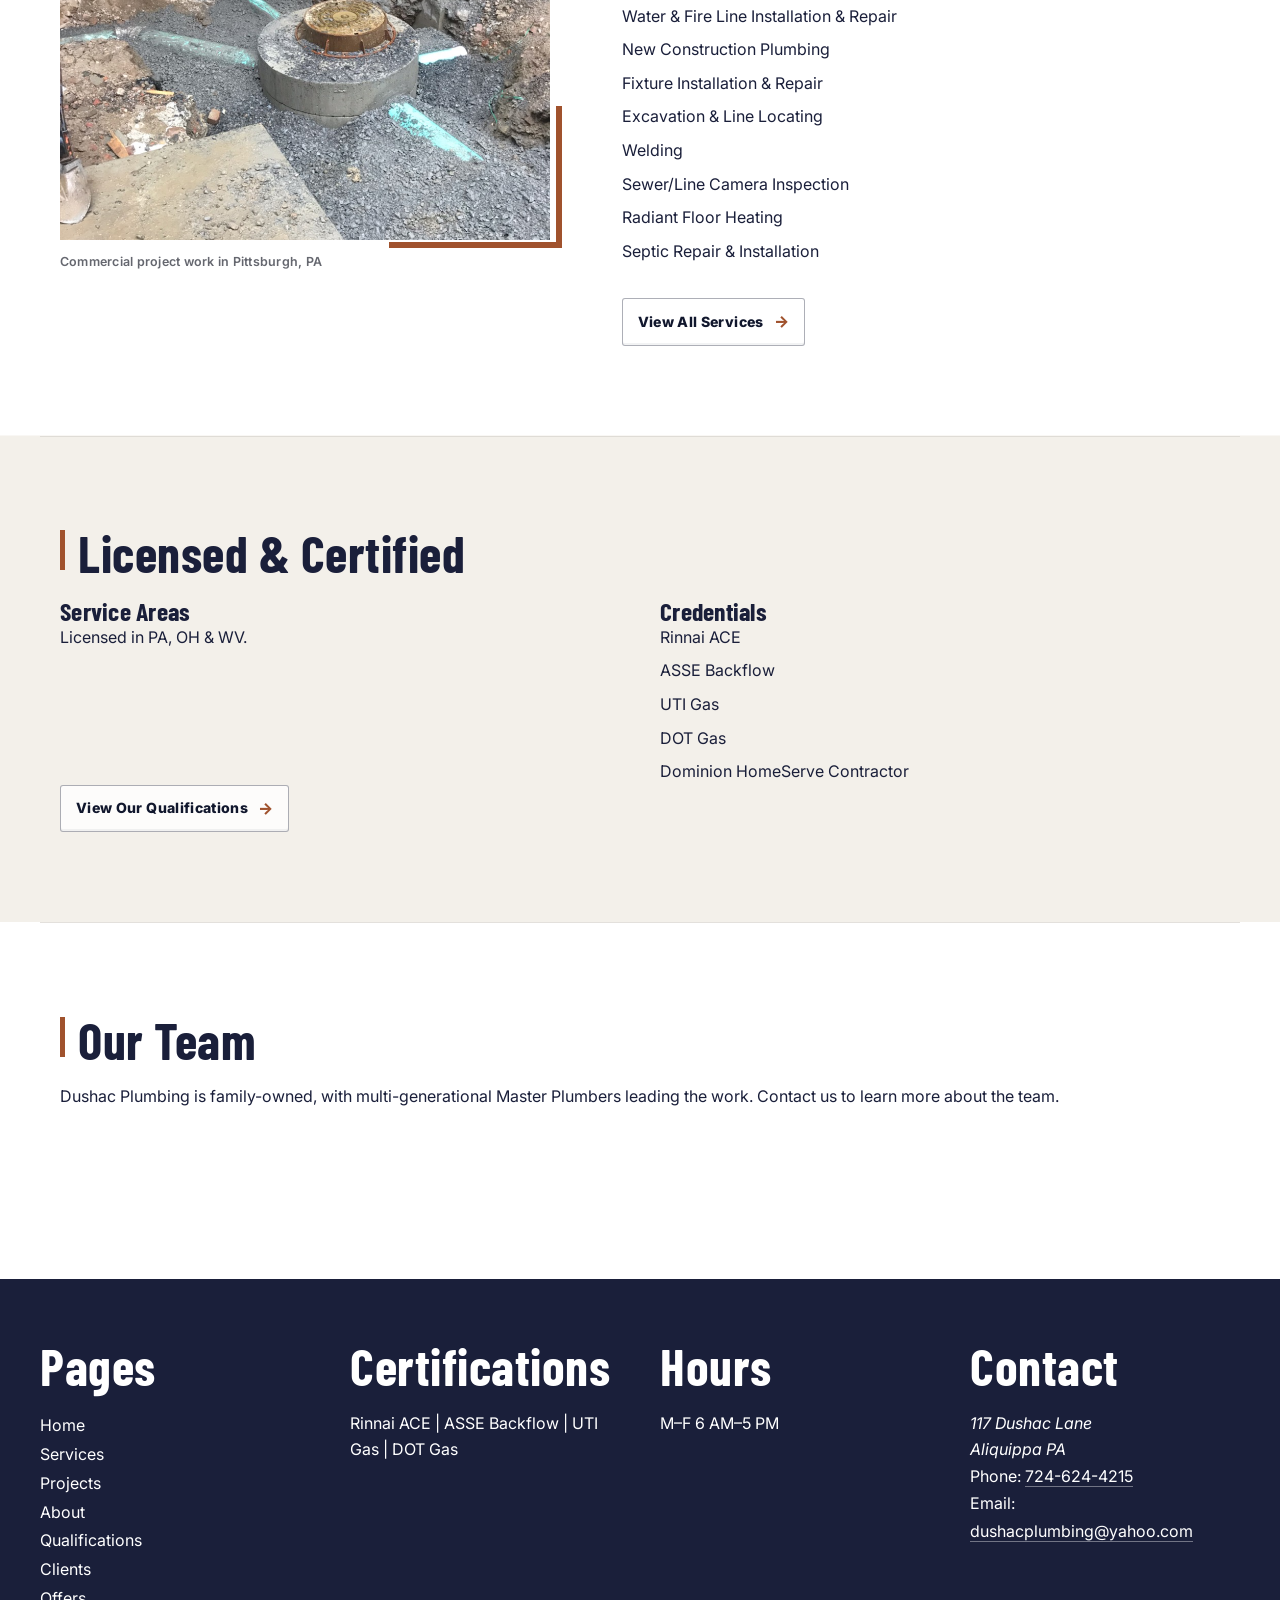
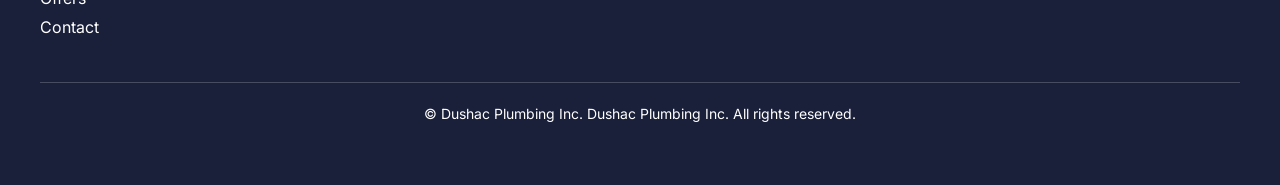
==== commit 98af8fbd: "Add Offers navigation" ====
--- a/docs/about.html
+++ b/docs/about.html
@@ -26,6 +26,7 @@
           <li><a href="about.html" aria-current="page">About</a></li>
           <li><a href="qualifications.html">Qualifications</a></li>
           <li><a href="clients.html">Clients</a></li>
+                    <li><a href="offers.html">Offers</a></li>
           <li><a href="contact.html">Contact</a></li>
         </ul>
       </nav>
@@ -124,6 +125,7 @@
           <li><a href="about.html" aria-current="page">About</a></li>
           <li><a href="qualifications.html">Qualifications</a></li>
           <li><a href="clients.html">Clients</a></li>
+                    <li><a href="offers.html">Offers</a></li>
           <li><a href="contact.html">Contact</a></li>
         </ul>
       </section>
--- a/docs/styles.css
+++ b/docs/styles.css
@@ -2434,7 +2434,7 @@
   width: 100%;
   height: 100%;
   border: 0;
-  background-image: url('images/projects/marriott-pittsburgh-bathroom-rough-in.jpg');
+  background-image: url('images/projects/hampton-wexford-water-heater.jpg');
   background-size: cover;
   background-position: 68% 47%;
   background-repeat: no-repeat;
@@ -2593,7 +2593,7 @@
       rgba(19,24,47,.48) 80%,
       rgba(19,24,47,.20) 100%
     ),
-    url('images/projects/marriott-pittsburgh-bathroom-rough-in.jpg') 68% 47% / cover no-repeat;
+    url('images/projects/hampton-wexford-water-heater.jpg') 68% 47% / cover no-repeat;
 }
 
 .section-hero::before {
@@ -2632,7 +2632,7 @@
         rgba(19,24,47,.58) 88%,
         rgba(19,24,47,.30) 100%
       ),
-      url('images/projects/marriott-pittsburgh-bathroom-rough-in.jpg') 72% center / cover no-repeat;
+      url('images/projects/hampton-wexford-water-heater.jpg') 72% center / cover no-repeat;
   }
 }
 
@@ -2647,6 +2647,413 @@
         rgba(19,24,47,.65) 92%,
         rgba(19,24,47,.42) 100%
       ),
-      url('images/projects/marriott-pittsburgh-bathroom-rough-in.jpg') 76% center / cover no-repeat;
-  }
-}
+      url('images/projects/hampton-wexford-water-heater.jpg') 76% center / cover no-repeat;
+  }
+}
+
+
+/* ========================================================================
+   Visual/content refinement pass 4 — Hampton hero, About imagery,
+   project showcase, centered qualifications, working message composer
+   ======================================================================== */
+
+/* Hampton Inn hero photography */
+.section-hero {
+  background:
+    linear-gradient(
+      90deg,
+      rgba(19,24,47,1) 0%,
+      rgba(19,24,47,1) 52%,
+      rgba(19,24,47,.96) 60%,
+      rgba(19,24,47,.78) 70%,
+      rgba(19,24,47,.48) 80%,
+      rgba(19,24,47,.20) 100%
+    ),
+    url('images/projects/hampton-wexford-water-heater.jpg') 71% 48% / cover no-repeat;
+}
+
+/* About page gets real project photography instead of text-only bands. */
+.about-story-section {
+  display: grid;
+  grid-template-columns: minmax(0, .9fr) minmax(420px, 1.1fr);
+  gap: clamp(38px, 6vw, 76px);
+  align-items: center;
+}
+
+.about-story-copy p:not(.section-kicker) {
+  max-width: 640px;
+  color: var(--ink-muted);
+  line-height: 1.78;
+}
+
+.about-story-photo,
+.about-quality-photo {
+  margin: 0;
+  position: relative;
+}
+
+.about-story-photo::before,
+.about-quality-photo::before {
+  content: '';
+  position: absolute;
+  width: 34%;
+  height: 30%;
+  right: -12px;
+  bottom: 24px;
+  border-right: 6px solid var(--accent-copper);
+  border-bottom: 6px solid var(--accent-copper);
+  pointer-events: none;
+}
+
+.about-story-photo img {
+  width: 100%;
+  height: 500px;
+  object-fit: cover;
+  display: block;
+}
+
+.about-story-photo figcaption,
+.about-quality-photo figcaption {
+  margin-top: 12px;
+  color: var(--ink-muted);
+  font-size: .78rem;
+  font-weight: 600;
+  letter-spacing: .02em;
+}
+
+.about-quality-layout {
+  display: grid;
+  grid-template-columns: minmax(360px, .9fr) minmax(0, 1.1fr);
+  gap: clamp(38px, 6vw, 72px);
+  align-items: center;
+}
+
+.about-quality-photo img {
+  width: 100%;
+  height: 420px;
+  object-fit: cover;
+  display: block;
+}
+
+.about-quality-content {
+  min-width: 0;
+}
+
+.about-quality-content > div {
+  display: grid;
+  gap: 26px;
+}
+
+/* Projects Behind the Names: broader editorial collage with less cramped tiles. */
+.client-project-grid {
+  display: grid;
+  grid-template-columns: repeat(12, minmax(0, 1fr));
+  grid-template-rows: 300px 300px 270px;
+  gap: 18px;
+}
+
+.client-project-marriott {
+  grid-column: 1 / 8;
+  grid-row: 1 / 3;
+}
+
+.client-project-fairfield {
+  grid-column: 8 / 13;
+  grid-row: 1;
+}
+
+.client-project-taco {
+  grid-column: 8 / 11;
+  grid-row: 2;
+}
+
+.client-project-titus {
+  grid-column: 11 / 13;
+  grid-row: 2;
+}
+
+.client-project-springhill {
+  grid-column: 1 / 13;
+  grid-row: 3;
+}
+
+.client-project-copy {
+  padding: 68px 24px 22px;
+}
+
+.client-project-marriott .client-project-copy h3,
+.client-project-springhill .client-project-copy h3 {
+  font-size: clamp(1.8rem, 3vw, 2.45rem);
+}
+
+.client-project-marriott img {
+  object-position: center 44%;
+}
+
+.client-project-springhill img {
+  object-position: center 44%;
+}
+
+/* Center and regularize qualification/certification presentation. */
+#qualifications-preview .section-heading-row {
+  display: grid;
+  grid-template-columns: 1fr;
+  justify-items: center;
+  text-align: center;
+}
+
+#qualifications-preview .section-heading-row > div {
+  display: grid;
+  justify-items: center;
+}
+
+#qualifications-preview .section-heading-link {
+  margin-top: 22px;
+}
+
+#qualifications-preview .qualification-grid {
+  grid-template-columns: repeat(3, minmax(0, 1fr));
+  border: 0;
+  gap: 16px;
+}
+
+#qualifications-preview .qualification-card,
+#qualifications-preview .qualification-card-wide {
+  grid-column: auto;
+  min-height: 230px;
+  align-items: center;
+  justify-content: flex-end;
+  text-align: center;
+  border: 1px solid var(--line-soft);
+  background: #fff;
+}
+
+#qualifications-preview .qualification-card-wide {
+  color: var(--navy-ink);
+}
+
+#qualifications-preview .qualification-card-wide .qualification-mini-visual {
+  color: var(--accent-copper);
+}
+
+#qualifications-preview .qualification-mini-visual {
+  display: flex;
+  justify-content: center;
+  align-items: center;
+}
+
+.qualification-gallery-section .section-heading-stack {
+  max-width: 760px;
+  margin-left: auto;
+  margin-right: auto;
+  text-align: center;
+  display: grid;
+  justify-items: center;
+}
+
+.qualification-gallery-section .qualification-picture-grid {
+  grid-template-columns: repeat(3, minmax(0, 1fr));
+  gap: 18px;
+}
+
+.qualification-gallery-section .qualification-picture-card,
+.qualification-gallery-section .qualification-picture-feature {
+  grid-column: auto;
+  grid-template-columns: 1fr;
+  min-height: 420px;
+  text-align: center;
+}
+
+.qualification-gallery-section .qualification-picture {
+  min-height: 190px;
+  border-right: 0;
+  border-bottom: 1px solid var(--line-soft);
+}
+
+.qualification-gallery-section .qualification-picture-copy {
+  align-items: center;
+  justify-content: flex-start;
+  padding: 28px 24px 32px;
+}
+
+.qualification-gallery-section .qualification-picture-copy p {
+  max-width: 300px;
+}
+
+.qualification-experience {
+  max-width: 920px;
+  margin-left: auto;
+  margin-right: auto;
+}
+
+/* Working client-side message composer. */
+.message-panel {
+  padding: clamp(26px, 4vw, 38px);
+}
+
+.message-panel h3 {
+  margin: 4px 0 22px;
+  font-size: clamp(1.65rem, 3vw, 2.15rem);
+}
+
+.message-form {
+  display: grid;
+  gap: 16px;
+}
+
+.message-form-row {
+  display: grid;
+  grid-template-columns: repeat(2, minmax(0, 1fr));
+  gap: 14px;
+}
+
+.message-form label {
+  display: grid;
+  gap: 7px;
+  color: var(--navy-ink);
+  font-size: .76rem;
+  font-weight: 800;
+  letter-spacing: .08em;
+  text-transform: uppercase;
+}
+
+.message-form input,
+.message-form textarea {
+  width: 100%;
+  border: 1px solid #c9c7c2;
+  border-radius: 3px;
+  background: #fff;
+  color: var(--navy-ink);
+  font: inherit;
+  font-size: .96rem;
+  letter-spacing: 0;
+  text-transform: none;
+  padding: 12px 13px;
+}
+
+.message-form textarea {
+  min-height: 132px;
+  resize: vertical;
+  line-height: 1.55;
+}
+
+.message-form input:focus,
+.message-form textarea:focus {
+  outline: 3px solid rgba(183,104,66,.18);
+  border-color: var(--accent-copper);
+}
+
+.message-form .btn {
+  justify-self: start;
+}
+
+.message-form-note {
+  margin: 0;
+  color: var(--ink-muted);
+  font-size: .76rem;
+  line-height: 1.5;
+}
+
+.message-form-status {
+  margin: 0;
+  color: var(--accent-copper);
+  font-weight: 700;
+}
+
+@media (max-width: 980px) {
+  .about-story-section,
+  .about-quality-layout {
+    grid-template-columns: 1fr;
+  }
+
+  .about-story-photo img,
+  .about-quality-photo img {
+    height: 400px;
+  }
+
+  .qualification-gallery-section .qualification-picture-grid {
+    grid-template-columns: repeat(2, minmax(0, 1fr));
+  }
+
+  .client-project-grid {
+    grid-template-columns: repeat(2, minmax(0, 1fr));
+    grid-template-rows: 390px 270px 270px;
+  }
+
+  .client-project-marriott {
+    grid-column: 1 / 3;
+    grid-row: 1;
+  }
+
+  .client-project-fairfield {
+    grid-column: 1;
+    grid-row: 2;
+  }
+
+  .client-project-taco {
+    grid-column: 2;
+    grid-row: 2;
+  }
+
+  .client-project-titus {
+    grid-column: 1;
+    grid-row: 3;
+  }
+
+  .client-project-springhill {
+    grid-column: 2;
+    grid-row: 3;
+  }
+}
+
+@media (max-width: 700px) {
+  .section-hero {
+    background:
+      linear-gradient(
+        90deg,
+        rgba(19,24,47,1) 0%,
+        rgba(19,24,47,1) 74%,
+        rgba(19,24,47,.90) 84%,
+        rgba(19,24,47,.62) 93%,
+        rgba(19,24,47,.42) 100%
+      ),
+      url('images/projects/hampton-wexford-water-heater.jpg') 76% center / cover no-repeat;
+  }
+
+  .about-story-photo img,
+  .about-quality-photo img {
+    height: 330px;
+  }
+
+  .client-project-grid {
+    grid-template-columns: 1fr;
+    grid-template-rows: none;
+  }
+
+  .client-project-marriott,
+  .client-project-fairfield,
+  .client-project-taco,
+  .client-project-titus,
+  .client-project-springhill {
+    grid-column: 1;
+    grid-row: auto;
+    height: 300px;
+  }
+
+  .client-project-marriott {
+    height: 390px;
+  }
+
+  #qualifications-preview .qualification-grid,
+  .qualification-gallery-section .qualification-picture-grid {
+    grid-template-columns: 1fr;
+  }
+
+  .message-form-row {
+    grid-template-columns: 1fr;
+  }
+
+  .message-form .btn {
+    width: 100%;
+  }
+}
